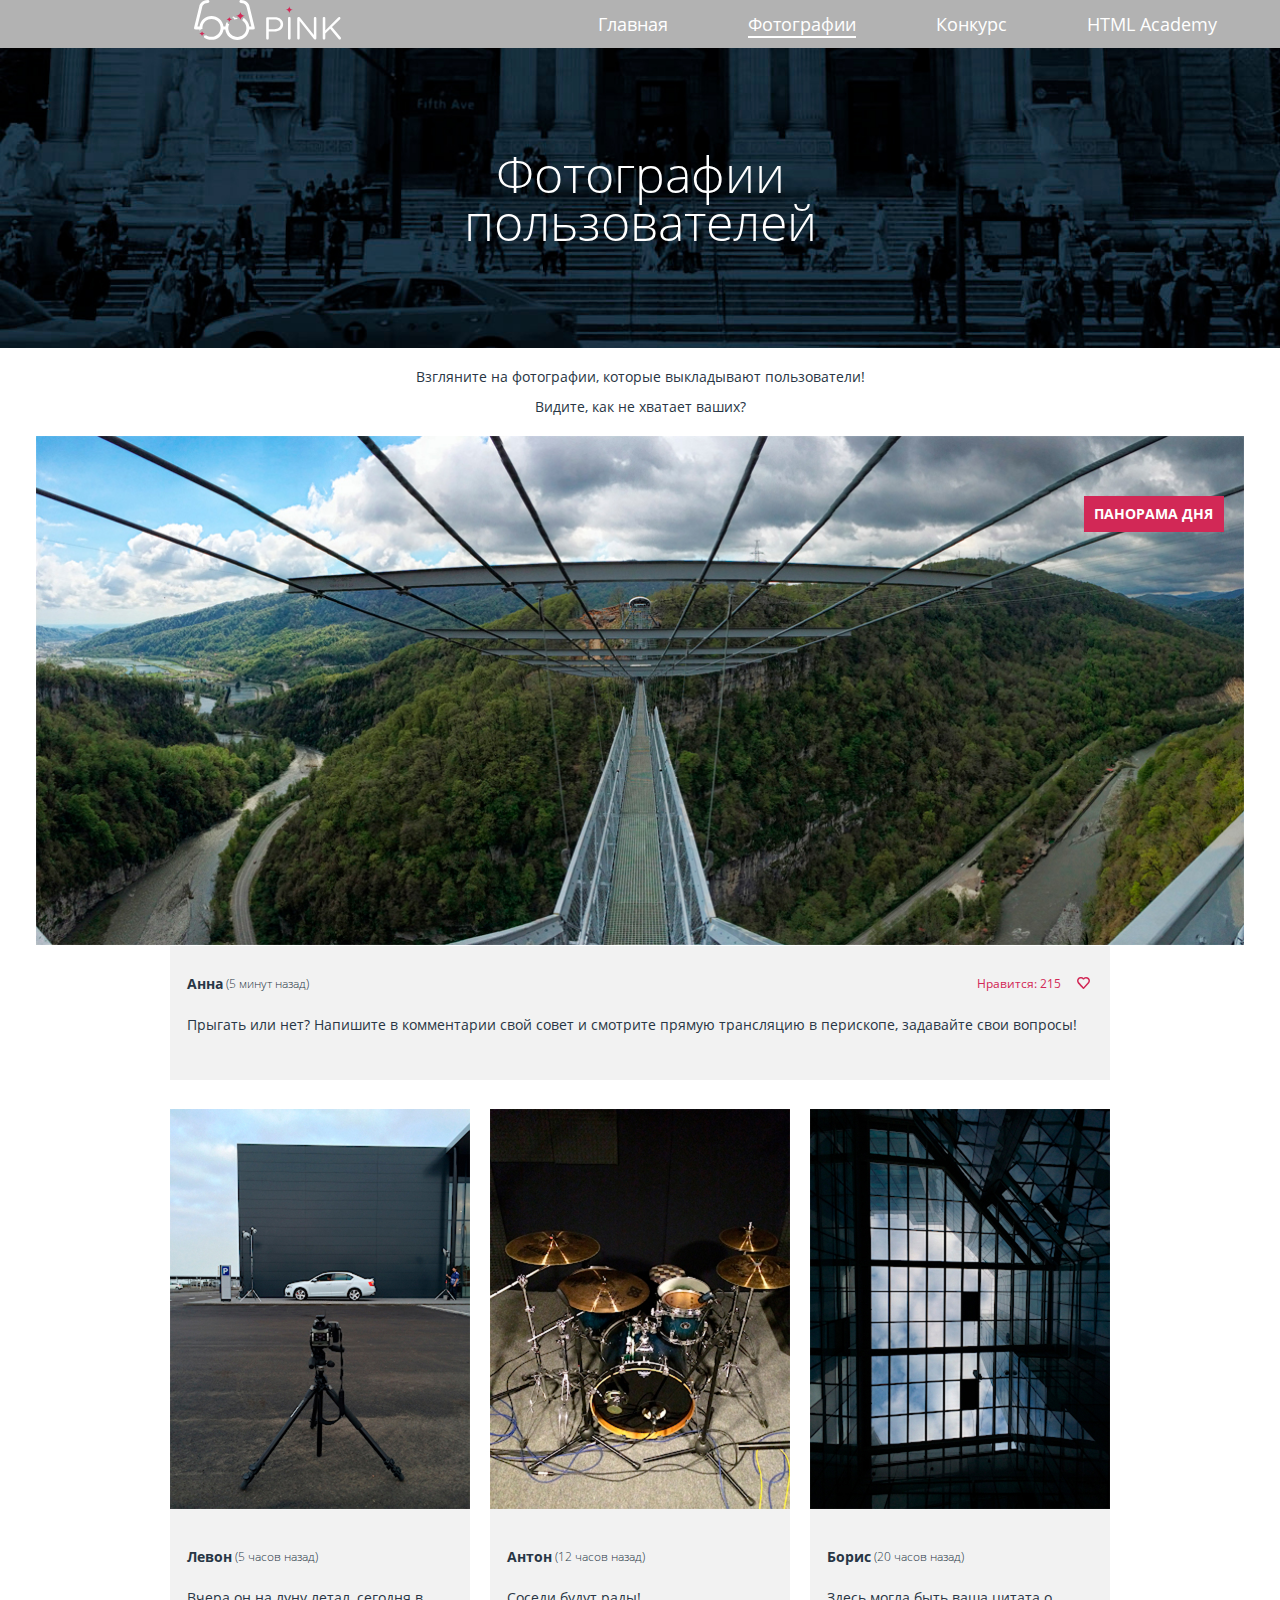
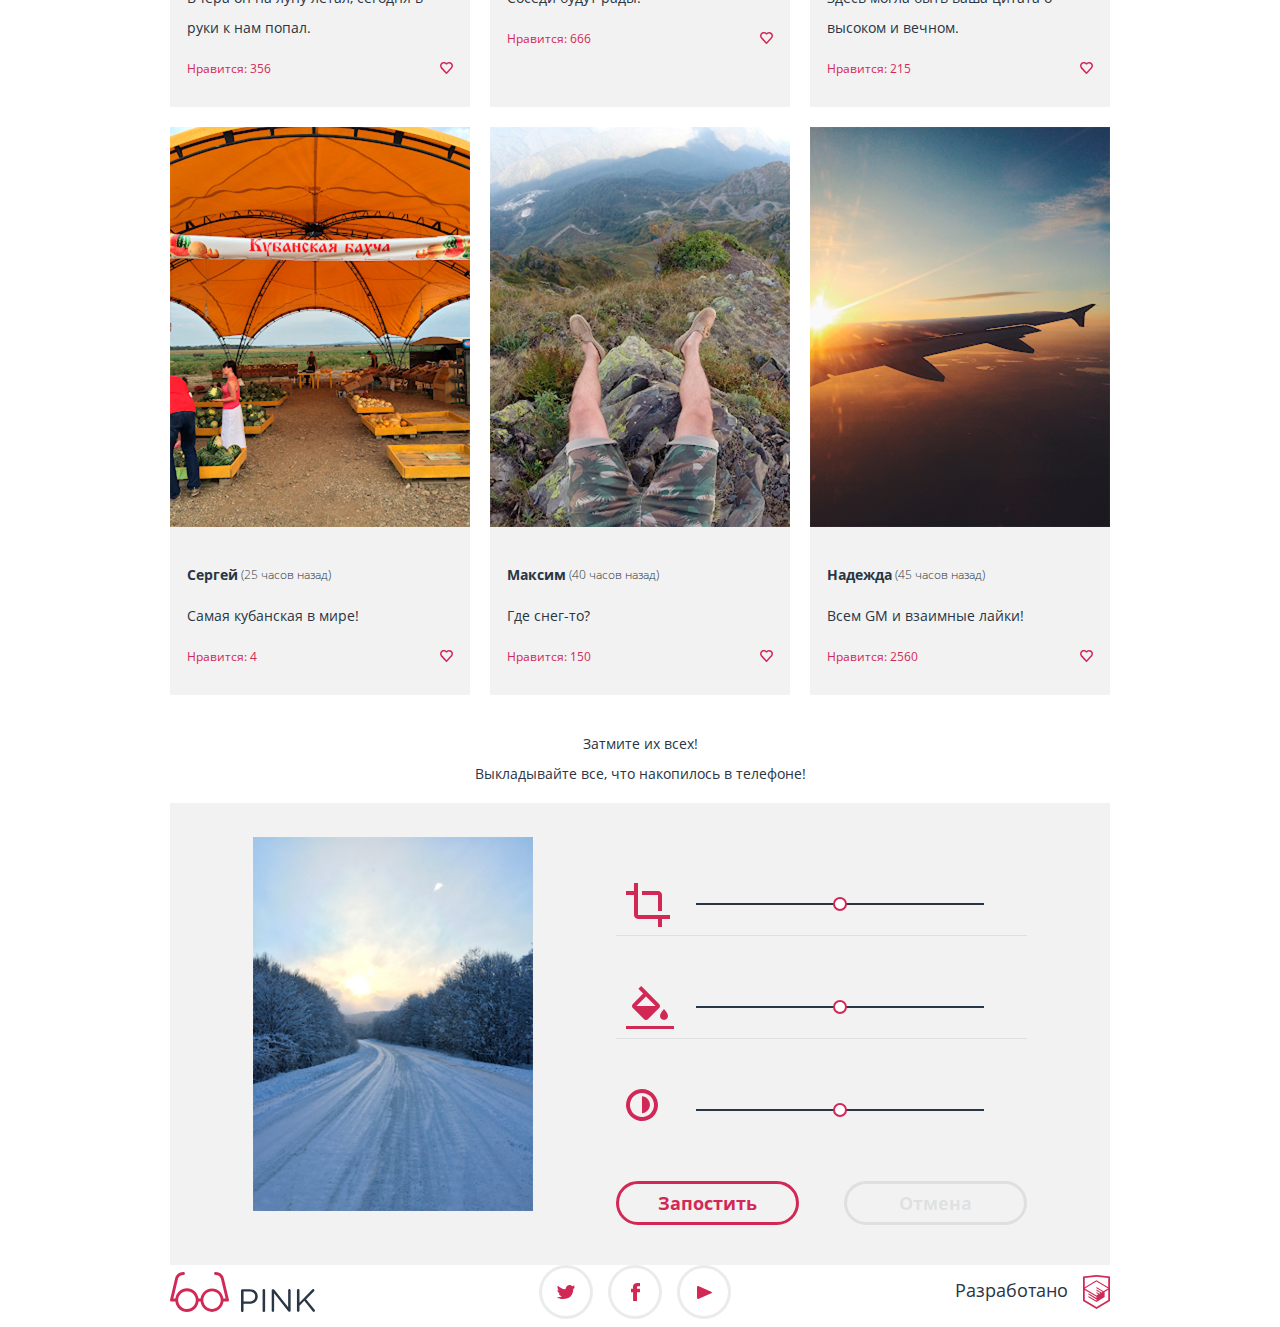
==== src/catalog.html @ b6e42eeb "Разметка страниц, именование классов по методологии БЭМ, стилизация стриниц с использованием препроц" ====
<!DOCTYPE html>
<html lang="ru">
  <head>
    <meta charset="UTF-8">
    <meta http-equiv="X-UA-Compatible" content="IE=edge">
    <meta name="viewport" content="width=device-width, initial-scale=1.0">
    <title>Pink</title>
    <link rel="stylesheet" href="css/normalize.css">
    <link rel="stylesheet" href="css/style.css">
    <link rel="ico" href="favicon.ico">
    <link rel="icon" href="img/favicons/icon.svg" type="image/svg+xml">
    <link rel="apple-touch-icon" href="img/favicons/apple.png">
    <link rel="manifest" href="manifest.webmanifest">
  </head>
  <body>
    <header class="header">
      <div class="header__wrapper header__flex-desktop">
        <div class="container header__flex-desktop-only">
          <a class="header__logo" href="index.html" aria-label="Ссылка на главную страницу">
            <svg class="logo logo-mobile" width="74" height="23" viewBox="0 0 74 23" fill="#fff" xmlns="http://www.w3.org/2000/svg" role="img" aria-label="Логотип Pink">
              <path d="M0.00496827 1.54857C0.00487772 1.21254 0.135804 0.889818 0.369742 0.649431C0.60368 0.409043 0.922049 0.27008 1.25676 0.262266H8.39001C13.4469 0.262266 16.7751 2.9645 16.7751 7.39179V7.45162C16.7751 12.2977 12.7415 14.8105 7.97274 14.8105H2.53836V21.611C2.55394 21.7874 2.53277 21.9651 2.47619 22.1329C2.41961 22.3006 2.32887 22.4547 2.20973 22.5854C2.09058 22.716 1.94565 22.8204 1.78416 22.8918C1.62266 22.9631 1.44812 23 1.27166 23C1.0952 23 0.920671 22.9631 0.759173 22.8918C0.597674 22.8204 0.452744 22.716 0.333602 22.5854C0.21446 22.4547 0.123708 22.3006 0.0671295 22.1329C0.0105515 21.9651 -0.0106138 21.7874 0.00496827 21.611V1.54857ZM8.07209 12.5171C11.7778 12.5171 14.2119 10.5228 14.2119 7.53139V7.47156C14.2119 4.26078 11.8175 2.59556 8.25092 2.59556H2.58804V12.4772L8.07209 12.5171Z"/>
              <path d="M21.5935 1.38904C21.5779 1.21262 21.5991 1.03487 21.6556 0.867114C21.7122 0.699353 21.803 0.545245 21.9221 0.414596C22.0412 0.283947 22.1862 0.179616 22.3477 0.108238C22.5092 0.0368607 22.6837 0 22.8602 0C23.0366 0 23.2112 0.0368607 23.3727 0.108238C23.5342 0.179616 23.6791 0.283947 23.7982 0.414596C23.9174 0.545245 24.0081 0.699353 24.0647 0.867114C24.1213 1.03487 24.1425 1.21262 24.1269 1.38904V21.611C24.1425 21.7874 24.1213 21.9651 24.0647 22.1329C24.0081 22.3006 23.9174 22.4548 23.7982 22.5854C23.6791 22.7161 23.5342 22.8204 23.3727 22.8918C23.2112 22.9631 23.0366 23 22.8602 23C22.6837 23 22.5092 22.9631 22.3477 22.8918C22.1862 22.8204 22.0412 22.7161 21.9221 22.5854C21.803 22.4548 21.7122 22.3006 21.6556 22.1329C21.5991 21.9651 21.5779 21.7874 21.5935 21.611V1.38904Z"/>
              <path d="M30.674 1.41895C30.6816 1.08908 30.8163 0.775007 31.0497 0.542621C31.2831 0.310235 31.597 0.177597 31.9258 0.172531H32.2735C32.5316 0.177833 32.7843 0.248188 33.0082 0.377127C33.2322 0.506065 33.4202 0.689448 33.5551 0.910412L47.1559 18.3104V1.35912C47.1559 1.0312 47.2857 0.7167 47.5168 0.484821C47.7478 0.252942 48.0611 0.122673 48.3879 0.122673C48.7146 0.122673 49.0279 0.252942 49.259 0.484821C49.49 0.7167 49.6198 1.0312 49.6198 1.35912V21.6508C49.6252 21.8051 49.5993 21.9589 49.5435 22.1028C49.4878 22.2467 49.4034 22.3777 49.2956 22.4878C49.1877 22.5979 49.0587 22.6848 48.9163 22.7432C48.7739 22.8016 48.6211 22.8303 48.4673 22.8275H48.3382C48.0744 22.8092 47.8184 22.7294 47.5908 22.5944C47.3631 22.4593 47.17 22.2728 47.0268 22.0497L33.1179 4.24085V21.6508C33.1158 21.9722 32.991 22.2805 32.7692 22.5124C32.5474 22.7442 32.2456 22.882 31.9258 22.8973C31.6008 22.892 31.291 22.7581 31.064 22.5246C30.8369 22.2911 30.711 21.9771 30.7137 21.6508V1.41895H30.674Z"/>
              <path d="M55.9384 1.38904C55.9228 1.21262 55.944 1.03487 56.0005 0.867114C56.0571 0.699353 56.1479 0.545245 56.267 0.414596C56.3862 0.283947 56.5311 0.179616 56.6926 0.108238C56.8541 0.0368607 57.0286 0 57.2051 0C57.3815 0 57.5561 0.0368607 57.7176 0.108238C57.8791 0.179616 58.024 0.283947 58.1431 0.414596C58.2623 0.545245 58.353 0.699353 58.4096 0.867114C58.4662 1.03487 58.4874 1.21262 58.4718 1.38904V13.6837L71.2282 0.551443C71.4899 0.279712 71.8455 0.119105 72.2216 0.10273C72.5468 0.115453 72.8548 0.252812 73.0821 0.486531C73.3094 0.72025 73.4388 1.03254 73.4436 1.35912C73.4366 1.52896 73.3961 1.69572 73.3245 1.84975C73.2529 2.00379 73.1516 2.14205 73.0264 2.25655L65.0785 10.1539L73.6523 20.6836C73.8764 20.9441 73.9998 21.2768 74 21.6209C73.9961 21.7933 73.9583 21.9633 73.8887 22.121C73.8191 22.2786 73.719 22.4209 73.5943 22.5395C73.4696 22.6582 73.3228 22.7509 73.1622 22.8123C73.0016 22.8737 72.8305 22.9026 72.6588 22.8973C72.4588 22.8891 72.2639 22.8322 72.0908 22.7314C71.9177 22.6306 71.7716 22.4891 71.6653 22.3189L63.3001 11.859L58.4718 16.7051V21.591C58.4718 21.7573 58.4391 21.922 58.3757 22.0756C58.3123 22.2293 58.2194 22.3689 58.1022 22.4865C57.9851 22.6041 57.846 22.6973 57.6929 22.761C57.5398 22.8246 57.3757 22.8574 57.21 22.8574C57.0443 22.8574 56.8803 22.8246 56.7272 22.761C56.5741 22.6973 56.435 22.6041 56.3179 22.4865C56.2007 22.3689 56.1078 22.2293 56.0443 22.0756C55.9809 21.922 55.9483 21.7573 55.9483 21.591V1.38904H55.9384Z"/>
            </svg>
            <svg class="logo logo-tablet" width="145" height="40" viewBox="0 0 145 40" fill="#fff" xmlns="http://www.w3.org/2000/svg" role="img" aria-label="Логотип Pink">
              <path fill-rule="evenodd" clip-rule="evenodd" d="M53.8917 6.58616L58.9302 27.7312C59.0013 27.9491 59.0184 28.1815 58.98 28.4078C58.9417 28.6341 58.849 28.8472 58.7102 29.0284C58.5715 29.2096 58.3909 29.3532 58.1845 29.4465C57.978 29.5398 57.7522 29.58 57.5268 29.5635H53.5201C52.8298 35.3747 47.9494 39.8784 42.0315 39.8784C36.1136 39.8784 31.2332 35.3747 30.543 29.5635H28.5778C27.8869 35.442 22.9527 40 16.9685 40C10.9742 40 6.0335 35.4266 5.35571 29.5337H1.45014C1.22961 29.5445 1.00974 29.5014 0.808914 29.4082C0.608085 29.315 0.432119 29.1743 0.295711 28.9979C0.159304 28.8214 0.0664152 28.6144 0.0248022 28.3941C-0.0168108 28.1737 -0.00593994 27.9464 0.0565069 27.7312L5.10477 6.58616C5.45562 4.25872 7.63865 0 13.4861 0C13.8738 0 14.2456 0.156518 14.5197 0.435122C14.7939 0.713727 14.9479 1.0916 14.9479 1.4856C14.9479 1.87961 14.7939 2.25748 14.5197 2.53608C14.2456 2.81468 13.8738 2.9712 13.4861 2.9712C8.7789 2.9712 8.04797 6.6654 7.9895 7.07146L3.3408 26.6022H5.37467C6.12089 20.7847 11.0272 16.2918 16.9685 16.2918C22.9066 16.2918 27.8107 20.7798 28.5611 26.5926L30.5587 26.6017C31.3043 20.8518 36.1567 16.4134 42.0315 16.4134C47.9178 16.4134 52.7776 20.8691 53.5086 26.6353V26.5824H55.6459L51.007 7.07146C50.9387 6.6654 50.237 2.9712 45.5104 2.9712C45.1227 2.9712 44.7509 2.81468 44.4767 2.53608C44.2026 2.25748 44.0485 1.87961 44.0485 1.4856C44.0485 1.0916 44.2026 0.713727 44.4767 0.435122C44.7509 0.156518 45.1227 0 45.5104 0C51.3578 0 53.5408 4.25872 53.8917 6.58616ZM25.6722 29.5635C25.7448 29.1018 25.7825 28.6283 25.7825 28.1459C25.7825 27.6164 25.7371 27.0977 25.65 26.5935C24.9252 22.3982 21.3141 19.2097 16.9685 19.2097C12.6203 19.2097 9.00753 22.402 8.28571 26.601C8.19945 27.1028 8.15447 27.619 8.15447 28.1459C8.15447 28.6205 8.19096 29.0864 8.26125 29.541C8.92191 33.8136 12.5687 37.0821 16.9685 37.0821C21.3605 37.0821 25.0023 33.8251 25.6722 29.5635ZM50.6138 29.5635C50.6874 29.102 50.7256 28.6285 50.7256 28.1459C50.7256 23.2777 46.8331 19.3313 42.0315 19.3313C37.2299 19.3313 33.3374 23.2777 33.3374 28.1459C33.3374 28.6285 33.3756 29.102 33.4492 29.5635C34.118 33.7577 37.7058 36.9605 42.0315 36.9605C46.3572 36.9605 49.945 33.7577 50.6138 29.5635Z"/>
              <path d="M71.005 18.5486C71.0049 18.2125 71.1358 17.8898 71.3697 17.6494C71.6037 17.409 71.9221 17.2701 72.2568 17.2623H79.39C84.4469 17.2623 87.7751 19.9645 87.7751 24.3918V24.4516C87.7751 29.2977 83.7415 31.8105 78.9727 31.8105H73.5384V38.611C73.5539 38.7874 73.5328 38.9651 73.4762 39.1329C73.4196 39.3006 73.3289 39.4547 73.2097 39.5854C73.0906 39.716 72.9457 39.8204 72.7842 39.8918C72.6227 39.9631 72.4481 40 72.2717 40C72.0952 40 71.9207 39.9631 71.7592 39.8918C71.5977 39.8204 71.4527 39.716 71.3336 39.5854C71.2145 39.4547 71.1237 39.3006 71.0671 39.1329C71.0106 38.9651 70.9894 38.7874 71.005 38.611V18.5486ZM79.0721 29.5171C82.7778 29.5171 85.2119 27.5228 85.2119 24.5314V24.4716C85.2119 21.2608 82.8175 19.5956 79.2509 19.5956H73.588V29.4772L79.0721 29.5171Z"/>
              <path d="M92.5935 18.389C92.5779 18.2126 92.5991 18.0349 92.6556 17.8671C92.7122 17.6994 92.803 17.5452 92.9221 17.4146C93.0412 17.2839 93.1862 17.1796 93.3477 17.1082C93.5092 17.0369 93.6837 17 93.8602 17C94.0366 17 94.2112 17.0369 94.3727 17.1082C94.5342 17.1796 94.6791 17.2839 94.7982 17.4146C94.9174 17.5452 95.0081 17.6994 95.0647 17.8671C95.1213 18.0349 95.1424 18.2126 95.1269 18.389V38.611C95.1424 38.7874 95.1213 38.9651 95.0647 39.1329C95.0081 39.3006 94.9174 39.4548 94.7982 39.5854C94.6791 39.7161 94.5342 39.8204 94.3727 39.8918C94.2112 39.9631 94.0366 40 93.8602 40C93.6837 40 93.5092 39.9631 93.3477 39.8918C93.1862 39.8204 93.0412 39.7161 92.9221 39.5854C92.803 39.4548 92.7122 39.3006 92.6556 39.1329C92.5991 38.9651 92.5779 38.7874 92.5935 38.611V18.389Z"/>
              <path d="M101.674 18.419C101.682 18.0891 101.816 17.775 102.05 17.5426C102.283 17.3102 102.597 17.1776 102.926 17.1725H103.273C103.532 17.1778 103.784 17.2482 104.008 17.3771C104.232 17.5061 104.42 17.6894 104.555 17.9104L118.156 35.3104V18.3591C118.156 18.0312 118.286 17.7167 118.517 17.4848C118.748 17.2529 119.061 17.1227 119.388 17.1227C119.715 17.1227 120.028 17.2529 120.259 17.4848C120.49 17.7167 120.62 18.0312 120.62 18.3591V38.6508C120.625 38.8051 120.599 38.9589 120.544 39.1028C120.488 39.2467 120.403 39.3777 120.296 39.4878C120.188 39.5979 120.059 39.6848 119.916 39.7432C119.774 39.8016 119.621 39.8303 119.467 39.8275H119.338C119.074 39.8092 118.818 39.7294 118.591 39.5944C118.363 39.4594 118.17 39.2728 118.027 39.0497L104.118 21.2408V38.6508C104.116 38.9722 103.991 39.2805 103.769 39.5124C103.547 39.7442 103.246 39.882 102.926 39.8973C102.601 39.892 102.291 39.7581 102.064 39.5246C101.837 39.2911 101.711 38.9771 101.714 38.6508V18.419H101.674Z"/>
              <path d="M126.938 18.389C126.923 18.2126 126.944 18.0349 127.001 17.8671C127.057 17.6994 127.148 17.5452 127.267 17.4146C127.386 17.2839 127.531 17.1796 127.693 17.1082C127.854 17.0369 128.029 17 128.205 17C128.382 17 128.556 17.0369 128.718 17.1082C128.879 17.1796 129.024 17.2839 129.143 17.4146C129.262 17.5452 129.353 17.6994 129.41 17.8671C129.466 18.0349 129.487 18.2126 129.472 18.389V30.6837L142.228 17.5514C142.49 17.2797 142.845 17.1191 143.222 17.1027C143.547 17.1155 143.855 17.2528 144.082 17.4865C144.309 17.7202 144.439 18.0325 144.444 18.3591C144.437 18.529 144.396 18.6957 144.325 18.8498C144.253 19.0038 144.152 19.1421 144.026 19.2565L136.078 27.1539L144.652 37.6836C144.876 37.9441 145 38.2768 145 38.6209C144.996 38.7933 144.958 38.9633 144.889 39.121C144.819 39.2786 144.719 39.4209 144.594 39.5395C144.47 39.6582 144.323 39.7509 144.162 39.8123C144.002 39.8737 143.831 39.9026 143.659 39.8973C143.459 39.8891 143.264 39.8322 143.091 39.7314C142.918 39.6306 142.772 39.4891 142.665 39.3189L134.3 28.859L129.472 33.7051V38.591C129.472 38.7573 129.439 38.922 129.376 39.0756C129.312 39.2293 129.219 39.3689 129.102 39.4865C128.985 39.6041 128.846 39.6973 128.693 39.761C128.54 39.8246 128.376 39.8574 128.21 39.8574C128.044 39.8574 127.88 39.8246 127.727 39.761C127.574 39.6973 127.435 39.6041 127.318 39.4865C127.201 39.3689 127.108 39.2293 127.044 39.0756C126.981 38.922 126.948 38.7573 126.948 38.591V18.389H126.938Z"/>
            </svg>
            <svg class="logo logo-desktop" width="147" height="40" viewBox="0 0 147 40" fill="#fff" xmlns="http://www.w3.org/2000/svg" role="img" aria-label="Логотип Pink">
              <path d="M72.1933 18.4249C72.1932 18.0921 72.3255 17.7726 72.562 17.5345C72.7985 17.2965 73.1204 17.1589 73.4588 17.1511H80.6703C85.7826 17.1511 89.1473 19.827 89.1473 24.211V24.2703C89.1473 29.069 85.0695 31.5573 80.2484 31.5573H74.7544V38.2913C74.7702 38.466 74.7488 38.6421 74.6916 38.8082C74.6344 38.9743 74.5426 39.1269 74.4222 39.2563C74.3017 39.3856 74.1552 39.489 73.992 39.5596C73.8287 39.6303 73.6522 39.6668 73.4738 39.6668C73.2954 39.6668 73.119 39.6303 72.9557 39.5596C72.7925 39.489 72.6459 39.3856 72.5255 39.2563C72.405 39.1269 72.3133 38.9743 72.2561 38.8082C72.1989 38.6421 72.1775 38.466 72.1933 38.2913V18.4249ZM80.3489 29.2863C84.0952 29.2863 86.556 27.3115 86.556 24.3493V24.29C86.556 21.1106 84.1354 19.4616 80.5297 19.4616H74.8047V29.2468L80.3489 29.2863Z"/>
              <path d="M94.0186 18.2669C94.0028 18.0922 94.0242 17.9162 94.0814 17.7501C94.1386 17.5839 94.2304 17.4313 94.3508 17.302C94.4713 17.1726 94.6178 17.0693 94.781 16.9986C94.9443 16.9279 95.1208 16.8914 95.2992 16.8914C95.4776 16.8914 95.654 16.9279 95.8173 16.9986C95.9806 17.0693 96.1271 17.1726 96.2475 17.302C96.368 17.4313 96.4597 17.5839 96.5169 17.7501C96.5741 17.9162 96.5955 18.0922 96.5798 18.2669V38.2913C96.5955 38.466 96.5741 38.642 96.5169 38.8082C96.4597 38.9743 96.368 39.1269 96.2475 39.2563C96.1271 39.3856 95.9806 39.489 95.8173 39.5596C95.654 39.6303 95.4776 39.6668 95.2992 39.6668C95.1208 39.6668 94.9443 39.6303 94.781 39.5596C94.6178 39.489 94.4713 39.3856 94.3508 39.2563C94.2304 39.1269 94.1386 38.9743 94.0814 38.8082C94.0242 38.642 94.0028 38.466 94.0186 38.2913V18.2669Z"/>
              <path d="M103.199 18.2965C103.206 17.9699 103.343 17.6588 103.579 17.4287C103.815 17.1986 104.132 17.0673 104.464 17.0623H104.816C105.077 17.0675 105.332 17.1372 105.559 17.2649C105.785 17.3925 105.975 17.5741 106.111 17.7929L119.862 35.0231V18.2373C119.862 17.9125 119.993 17.6011 120.226 17.3715C120.46 17.1419 120.777 17.0129 121.107 17.0129C121.437 17.0129 121.754 17.1419 121.988 17.3715C122.221 17.6011 122.352 17.9125 122.352 18.2373V38.3308C122.358 38.4836 122.332 38.6359 122.275 38.7784C122.219 38.9209 122.134 39.0506 122.025 39.1596C121.916 39.2687 121.785 39.3547 121.641 39.4125C121.497 39.4704 121.343 39.4987 121.187 39.496H121.057C120.79 39.4779 120.531 39.3989 120.301 39.2652C120.071 39.1314 119.876 38.9468 119.731 38.7258L105.67 21.0908V38.3308C105.667 38.6491 105.541 38.9544 105.317 39.184C105.093 39.4135 104.788 39.5499 104.464 39.5651C104.136 39.5599 103.823 39.4272 103.593 39.1961C103.363 38.9649 103.236 38.6539 103.239 38.3308V18.2965H103.199Z"/>
              <path d="M128.74 18.2669C128.724 18.0922 128.746 17.9162 128.803 17.7501C128.86 17.5839 128.952 17.4313 129.072 17.302C129.193 17.1726 129.339 17.0693 129.503 16.9986C129.666 16.9279 129.842 16.8914 130.021 16.8914C130.199 16.8914 130.376 16.9279 130.539 16.9986C130.702 17.0693 130.849 17.1726 130.969 17.302C131.09 17.4313 131.181 17.5839 131.239 17.7501C131.296 17.9162 131.317 18.0922 131.301 18.2669V30.4415L144.198 17.4375C144.462 17.1684 144.822 17.0094 145.202 16.9931C145.531 17.0057 145.842 17.1418 146.072 17.3732C146.302 17.6046 146.433 17.9139 146.438 18.2373C146.43 18.4054 146.39 18.5706 146.317 18.7231C146.245 18.8756 146.142 19.0125 146.016 19.1259L137.981 26.9461L146.648 37.3731C146.875 37.631 147 37.9604 147 38.3012C146.996 38.472 146.958 38.6402 146.887 38.7964C146.817 38.9525 146.716 39.0934 146.59 39.2109C146.464 39.3284 146.315 39.4202 146.153 39.481C145.991 39.5418 145.818 39.5703 145.644 39.5651C145.442 39.557 145.245 39.5006 145.07 39.4008C144.895 39.3011 144.747 39.1609 144.64 38.9924L136.183 28.6346L131.301 33.4333V38.2716C131.301 38.4363 131.268 38.5993 131.204 38.7515C131.14 38.9036 131.046 39.0419 130.928 39.1583C130.809 39.2747 130.669 39.3671 130.514 39.4301C130.359 39.4932 130.193 39.5256 130.026 39.5256C129.858 39.5256 129.692 39.4932 129.538 39.4301C129.383 39.3671 129.242 39.2747 129.124 39.1583C129.005 39.0419 128.911 38.9036 128.847 38.7515C128.783 38.5993 128.75 38.4363 128.75 38.2716V18.2669H128.74Z"/>
              <path d="M98.9401 9.74563C97.9749 9.74563 97.0491 9.36936 96.3656 8.69932C95.6822 8.02927 95.2969 7.12014 95.2942 6.17125C95.2942 7.11923 94.9111 8.02839 94.2293 8.69872C93.5474 9.36905 92.6226 9.74563 91.6583 9.74563C92.6235 9.74825 93.5483 10.127 94.2299 10.7989C94.9115 11.4708 95.2942 12.381 95.2942 13.3299C95.2969 12.3801 95.6818 11.4699 96.365 10.7983C97.0482 10.1267 97.974 9.74824 98.9401 9.74563V9.74563Z" fill="#D22856"/>
              <path d="M43.287 19.0667C43.5381 19.0667 43.7792 19.0667 44.0202 19.0667C43.8019 18.6988 43.4897 18.3933 43.1145 18.1803C42.7393 17.9673 42.3141 17.8542 41.8809 17.8522C41.4627 17.8519 41.055 17.7233 40.7147 17.4843C40.3745 17.2454 40.1185 16.908 39.9826 16.5192C39.2588 16.7245 38.5561 16.9955 37.8834 17.3289H38.0743C38.607 17.3289 39.118 17.5369 39.4947 17.9073C39.8714 18.2776 40.083 18.7799 40.083 19.3037C40.088 19.399 40.088 19.4946 40.083 19.59C41.109 19.2225 42.1953 19.0451 43.287 19.0667V19.0667Z"/>
              <path d="M60.7332 27.6472L55.5406 6.56621C55.179 4.24582 52.9291 0 46.9028 0C46.5033 0 46.1201 0.156044 45.8375 0.433804C45.555 0.711564 45.3962 1.08829 45.3962 1.4811C45.3962 1.87391 45.555 2.25063 45.8375 2.52839C46.1201 2.80615 46.5033 2.9622 46.9028 2.9622C51.7741 2.9622 52.4973 6.6452 52.5676 7.05003L57.3485 26.5018H55.2493C55.0321 24.805 54.4439 23.1744 53.525 21.7222C52.6061 20.2701 51.3783 19.0307 49.926 18.0892C49.4712 18.2774 49.0829 18.5932 48.8096 18.9971C48.5363 19.401 48.3901 19.8751 48.3893 20.3602C48.3948 20.4457 48.3948 20.5314 48.3893 20.6169C49.6107 21.4404 50.6131 22.5401 51.3122 23.8236C52.0113 25.1072 52.3867 26.537 52.4069 27.9928C52.4008 28.4894 52.3538 28.9847 52.2663 29.4739C51.9374 31.5714 50.8559 33.484 49.2173 34.8657C47.5786 36.2474 45.4911 37.007 43.3322 37.007C41.1734 37.007 39.0859 36.2474 37.4472 34.8657C35.8086 33.484 34.727 31.5714 34.3982 29.4739C34.3107 28.9847 34.2637 28.4894 34.2576 27.9928C34.2733 26.6229 34.5993 25.2737 35.2118 24.0432C34.7037 24.0081 34.2282 23.7847 33.8814 23.4181C33.5346 23.0515 33.3424 22.569 33.3436 22.0684C33.3453 21.889 33.277 21.7159 33.1528 21.5846C32.181 23.0752 31.5662 24.7633 31.3549 26.5215H29.4868C29.1663 23.6174 27.7658 20.9319 25.5542 18.9809C23.3427 17.0298 20.4759 15.9507 17.5044 15.9507C14.5329 15.9507 11.6662 17.0298 9.45463 18.9809C7.24307 20.9319 5.84259 23.6174 5.5221 26.5215H3.44302L8.23394 7.05003C8.29421 6.6452 9.0475 2.9622 13.8987 2.9622C14.2983 2.9622 14.6815 2.80615 14.964 2.52839C15.2465 2.25063 15.4053 1.87391 15.4053 1.4811C15.4053 1.08829 15.2465 0.711564 14.964 0.433804C14.6815 0.156044 14.2983 0 13.8987 0C7.87236 0 5.62254 4.24582 5.26096 6.56621L0.0582358 27.6472C-0.00612168 27.8617 -0.0173251 28.0883 0.0255611 28.308C0.0684473 28.5277 0.164178 28.7341 0.304759 28.91C0.44534 29.0859 0.62669 29.2262 0.833664 29.3191C1.04064 29.4121 1.26723 29.455 1.49451 29.4442H5.51206C5.59378 30.055 5.72135 30.659 5.89372 31.2512C5.95717 31.1429 5.99172 31.0206 5.99416 30.8957C5.99416 30.372 6.2058 29.8697 6.58252 29.4993C6.95923 29.129 7.47017 28.9209 8.00293 28.9209C8.16603 28.9231 8.32812 28.9463 8.48504 28.99C8.44128 28.6461 8.41781 28.2999 8.41473 27.9533C8.41742 27.4569 8.46109 26.9616 8.5453 26.4722C8.86708 24.3679 9.94626 22.4469 11.5867 21.0586C13.2271 19.6702 15.3198 18.9066 17.4843 18.9066C19.6489 18.9066 21.7416 19.6702 23.382 21.0586C25.0224 22.4469 26.1016 24.3679 26.4234 26.4722C26.5076 26.9616 26.5513 27.4569 26.554 27.9533C26.5382 30.3054 25.5807 32.5567 23.8889 34.2199C22.1971 35.8831 19.907 36.8243 17.5145 36.8399C15.5563 36.8663 13.6424 36.2668 12.0607 35.1317C11.6982 35.4411 11.235 35.6128 10.755 35.6155C10.5569 35.6181 10.3679 35.6973 10.2288 35.8359C10.0897 35.9745 10.0117 36.1613 10.0117 36.356C10.009 36.6321 9.94739 36.9046 9.83092 37.1558C11.9797 38.9066 14.6835 39.8636 17.4743 39.8613C20.4223 39.8738 23.2728 38.8236 25.4864 36.9095C27.7 34.9953 29.1232 32.35 29.4868 29.4739H31.3147C31.6456 32.3691 33.0499 35.0431 35.2593 36.9848C37.4688 38.9266 40.3285 40 43.2921 40C46.2557 40 49.1154 38.9266 51.3248 36.9848C53.5343 35.0431 54.9385 32.3691 55.2694 29.4739H59.2869C59.5191 29.4904 59.7519 29.4503 59.9647 29.3573C60.1774 29.2642 60.3635 29.121 60.5065 28.9404C60.6495 28.7598 60.7451 28.5473 60.7846 28.3217C60.8241 28.0961 60.8065 27.8645 60.7332 27.6472V27.6472Z"/>
              <path d="M50.9203 15.9169C50.3273 15.9182 49.7398 15.8045 49.1915 15.5822C48.6432 15.36 48.1448 15.0337 47.725 14.6219C47.3052 14.21 46.9721 13.7209 46.7448 13.1823C46.5176 12.6438 46.4006 12.0665 46.4006 11.4835C46.3979 12.6602 45.9206 13.7878 45.0733 14.619C44.2259 15.4501 43.0778 15.9169 41.8809 15.9169C43.0788 15.9195 44.2268 16.3885 45.0739 17.2212C45.9209 18.0539 46.3979 19.1825 46.4006 20.3602C46.4006 19.1817 46.8768 18.0516 47.7244 17.2183C48.572 16.385 49.7216 15.9169 50.9203 15.9169V15.9169Z" fill="#D22856"/>
              <path d="M38.0743 19.3826C37.3417 19.3826 36.6392 19.0966 36.1212 18.5873C35.6032 18.0781 35.3122 17.3875 35.3122 16.6673C35.3122 17.3857 35.0226 18.0749 34.5068 18.5839C33.9909 19.0928 33.291 19.38 32.5602 19.3826C33.2901 19.3826 33.99 19.6677 34.5062 20.1751C35.0223 20.6824 35.3122 21.3706 35.3122 22.0881C35.3149 21.3697 35.607 20.6816 36.1247 20.1745C36.6424 19.6674 37.3435 19.3826 38.0743 19.3826V19.3826Z" fill="#D22856"/>
              <path d="M10.7851 33.6407C10.0561 33.6355 9.35868 33.3471 8.84503 32.8384C8.33138 32.3298 8.04314 31.6421 8.04316 30.9253C8.04316 31.6438 7.75354 32.333 7.23772 32.8419C6.7219 33.3508 6.02194 33.6381 5.29114 33.6407C6.02194 33.6433 6.7219 33.9305 7.23772 34.4395C7.75354 34.9484 8.04316 35.6376 8.04316 36.356C8.04314 35.6393 8.33138 34.9516 8.84503 34.4429C9.35868 33.9343 10.0561 33.6459 10.7851 33.6407V33.6407Z" fill="#D22856"/>
            </svg>
          </a>
          <button class="header_btn" aria-label="Открыть меню"></button>
          <!-- <button class="header_btn" aria-label="Закрыть меню"></button> -->
        </div>

        <nav class="menu">
          <ul class="menu__list list-reset centered">
            <li class="menu__item">
              <a class="menu__link" href="index.html">Главная</a>
            </li>
            <li class="menu__item">
              <a class="menu__link menu__link--active" href="#">Фотографии</a>
            </li>
            <li class="menu__item">
              <a class="menu__link" href="form.html">Конкурс</a>
            </li>
            <li class="menu__item">
              <a class="menu__link" href="https://htmlacademy.ru" target="_blank">HTML Academy</a>
            </li>
          </ul>
        </nav>
      </div>

      <div class="header__content-secondary">
        <div class="container">
          <h1 class="header__slogan header__slogan--desktop slogan centered">
            Фотографии <br> пользователей
          </h1>
        </div>
      </div>
    </header>

    <main class="main main-catalog">
      <section class="user-photos">
        <h2 class="visually-hidden">Фото-лента</h2>
        <p class="catalog-description centered">
          Взгляните на фотографии, которые выкладывают пользователи! Видите, как не хватает ваших?
        </p>
        <div class="user-photos__full-box">
          <img class="full-img" src="img/catalog-img/panorama-desktop.jpg" alt="Панорамное фото. Фото сняно на мосту на изоброжении видно всю красоту природы! Горы, густой зеленый лес, а внизу протикает небольшой но быстрый ручей." width="320" height="137">
          <div class="container">
            <div class="wrapper-full wrapper__content">
              <div class="wrapper__content-name">
                <p class="user-photos__name">Анна</p>
                <span class="user-photos__info user-photos__info--time">(5 минут назад)</span>
              </div>
              <p class="user-photos__description user-photos__description--tablet">
                Прыгать или нет? Напишите в комментарии свой совет и смотрите прямую трансляцию в перископе, задавайте свои вопросы!
              </p>
              <div class="wrapper__content-like wrapper__content-like--top">
                <button class="user-photos__btn-like btn-reset" type="button" aria-label="Оценить пользователя">
                  <img class="user-photos__btn-img" src="img/catalog-img/like-button.svg" alt="Сердечко" width="13" height="12">
                </button>
                <span class="user-photos__info user-photos__info--like">Нравится: 215</span>
              </div>
            </div>
          </div>
        </div>

        <div class="container">
          <div class="user-photos__wrapper">
            <div class="wrapper">
              <img class="user-photos__photo" src="img/catalog-img/photo-1-desktop.jpg" alt="На изоброжкнии белый автомобиль, видео-камера, ведутся съёмки." width="280" height="180">
              <div class="wrapper__content">
                <div class="wrapper__content-name">
                  <p class="user-photos__name">Левон</p>
                  <span class="user-photos__info user-photos__info--time">(5 часов назад)</span>
                </div>
                <p class="user-photos__description">
                  Вчера он на луну летал, сегодня в руки к нам попал.
                </p>
                <div class="wrapper__content-like">
                  <button class="user-photos__btn-like btn-reset" type="button" aria-label="Оценить пользователя">
                    <img class="user-photos__btn-img" src="img/catalog-img/like-button.svg" alt="Сердечко" width="13" height="12">
                  </button>
                  <span class="user-photos__info user-photos__info--like">Нравится: 356</span>
                </div>
              </div>
            </div>

            <div class="wrapper">
              <img class="user-photos__photo" src="img/catalog-img/photo-2-desktop.jpg" alt="На изоброжении музыкальный инструмент, барабаны." width="280" height="180">
              <div class="wrapper__content">
                <div class="wrapper__content-name">
                  <p class="user-photos__name">Антон</p>
                  <span class="user-photos__info user-photos__info--time">(12 часов назад)</span>
                </div>
                <p class="user-photos__description">
                  Соседи будут рады!
                </p>
                <div class="wrapper__content-like">
                  <button class="user-photos__btn-like btn-reset" type="button" aria-label="Оценить пользователя">
                    <img class="user-photos__btn-img" src="img/catalog-img/like-button.svg" alt="Сердечко" width="13" height="12">
                  </button>
                  <span class="user-photos__info user-photos__info--like">Нравится: 666</span>
                </div>
                </div>
              </div>

            <div class="wrapper">
              <img class="user-photos__photo" src="img/catalog-img/photo-3-desktop.jpg" alt="Вид на небо через стеклянный потолок" width="280" height="180">
              <div class="wrapper__content">
                <div class="wrapper__content-name">
                  <p class="user-photos__name">Борис</p>
                  <span class="user-photos__info user-photos__info--time">(20 часов назад)</span>
                </div>
                <p class="user-photos__description">
                  Здесь могла быть ваша цитата о высоком и вечном.
                </p>
                <div class="wrapper__content-like">
                  <button class="user-photos__btn-like btn-reset" type="button" aria-label="Оценить пользователя">
                    <img class="user-photos__btn-img" src="img/catalog-img/like-button.svg" alt="Сердечко" width="13" height="12">
                  </button>
                  <span class="user-photos__info user-photos__info--like">Нравится: 215</span>
                </div>
              </div>
            </div>

            <div class="wrapper">
              <img class="user-photos__photo" src="img/catalog-img/photo-4-desktop.jpg" alt="На изоброжении оранжевая полвтка с надписью Кубанская бухта. Находится палатка на природе, в этой лавке продают свежие фрукты, овощи и ягоды." width="280" height="180">
              <div class="wrapper__content">
                <div class="wrapper__content-name">
                  <p class="user-photos__name">Сергей</p>
                  <span class="user-photos__info user-photos__info--time">(25 часов назад)</span>
                </div>
                <p class="user-photos__description">
                  Самая кубанская в мире!
                </p>
                <div class="wrapper__content-like">
                  <button class="user-photos__btn-like btn-reset" type="button" aria-label="Оценить пользователя">
                    <img class="user-photos__btn-img" src="img/catalog-img/like-button.svg" alt="Сердечко" width="13" height="12">
                  </button>
                  <span class="user-photos__info user-photos__info--like">Нравится: 4</span>
                </div>
              </div>
            </div>

            <div class="wrapper">
              <img class="user-photos__photo" src="img/catalog-img/photo-5-desktop.jpg" alt="На изоброжении пользователь отдыхает в горах. На изоброжении видно всю красоту природа. В дали горы немного спрятаны за облаками и отчётливо виден зелёный лес." width="280" height="180">
              <div class="wrapper__content">
                <div class="wrapper__content-name">
                  <p class="user-photos__name">Максим</p>
                  <span class="user-photos__info user-photos__info--time">(40 часов назад)</span>
                </div>
                <p class="user-photos__description">
                  Где снег-то?
                </p>
                <div class="wrapper__content-like">
                  <button class="user-photos__btn-like btn-reset" type="button" aria-label="Оценить пользователя">
                    <img class="user-photos__btn-img" src="img/catalog-img/like-button.svg" alt="Сердечко" width="13" height="12">
                  </button>
                  <span class="user-photos__info user-photos__info--like">Нравится: 150</span>
                </div>
              </div>
            </div>

            <div class="wrapper">
              <img class="user-photos__photo" src="img/catalog-img/photo-6-desktop.jpg" alt="Пользователь смотрит в алюминатор в самолете. На изоброжении видео как солнце заходин за горизонт." width="280" height="180">
              <div class="wrapper__content">
                <div class="wrapper__content-name">
                  <p class="user-photos__name">Надежда</p>
                  <span class="user-photos__info user-photos__info--time">(45 часов назад)</span>
                </div>
                <p class="user-photos__description">
                  Всем GM и взаимные лайки!
                </p>
                <div class="wrapper__content-like">
                  <button class="user-photos__btn-like btn-reset" type="button" aria-label="Оценить пользователя">
                    <img class="user-photos__btn-img" src="img/catalog-img/like-button.svg" alt="Сердечко" width="13" height="12">
                  </button>
                  <span class="user-photos__info user-photos__info--like">Нравится: 2560</span>
                </div>
              </div>
            </div>
          </div>
        </div>
        <p class="catalog-description centered">
          Затмите их всех! <br> Выкладывайте все, что накопилось в телефоне!
        </p>
      </section>

      <section class="filter-photo">
        <h2 class="visually-hidden">Фото редактор</h2>
          <div class="container container-none">
            <div class="filter-photo__wrapper">
              <img class="filter-photo__img" src="img/catalog-img/photo-7-desktop.jpg" alt="Выбранное изоброжение" width="280" height="374">
              <form class="filter-photo__form" action="https://echo.htmlacademy.ru" method="post">
                <div class="filter-photo__box">
                  <button class="filter-photo__btn-img btn-reset" type="button" aria-label="Кнопка размера изображения">
                    <svg class="filter-photo__icon filter-photo__icon--active" width="44" height="44" viewBox="0 0 44 44"  fill="#283645" fill-opacity="0.3" xmlns="http://www.w3.org/2000/svg" role="img" aria-label="Иконка размера изоброжения">
                      <path d="M32 28H36V12C36 10.9391 35.5786 9.92172 34.8284 9.17157C34.0783 8.42143 33.0609 8 32 8H16V12H32V28ZM12 32V0H8V8H0V12H8V32C8 33.0609 8.42143 34.0783 9.17157 34.8284C9.92172 35.5786 10.9391 36 12 36H32V44H36V36H44V32H12Z"/>
                    </svg>
                  </button>
                  <button class="filter-photo__btn-img btn-reset" type="button" aria-label="Кнопка цвета изображения">
                    <svg class="filter-photo__icon" width="48" height="43" viewBox="0 0 48 43" fill="#283645" fill-opacity="0.3" xmlns="http://www.w3.org/2000/svg" role="img" aria-label="Иконка цвета изоброжения">
                      <path d="M33.12 17.88L15.24 0L12.41 2.83L17.17 7.59L6.88 17.88C6.3182 18.4425 6.00264 19.205 6.00264 20C6.00264 20.795 6.3182 21.5575 6.88 22.12L17.88 33.12C18.4425 33.6818 19.205 33.9974 20 33.9974C20.795 33.9974 21.5575 33.6818 22.12 33.12L33.12 22.12C33.6818 21.5575 33.9974 20.795 33.9974 20C33.9974 19.205 33.6818 18.4425 33.12 17.88ZM10.41 20L20 10.42L29.59 20H10.41ZM38 23C38 23 34 27.33 34 30C34 31.0609 34.4214 32.0783 35.1716 32.8284C35.9217 33.5786 36.9391 34 38 34C39.0609 34 40.0783 33.5786 40.8284 32.8284C41.5786 32.0783 42 31.0609 42 30C42 27.33 38 23 38 23Z"/>
                      <path d="M48 40H0V43H48V40Z"/>
                    </svg>
                  </button>
                  <button class="filter-photo__btn-img btn-reset" type="button" aria-label="Кнопка контрасности изображения">
                    <svg class="filter-photo__icon" width="32" height="32" viewBox="0 0 32 32" fill="#283645" fill-opacity="0.3" xmlns="http://www.w3.org/2000/svg" role="img" aria-label="Иконка контрасности">
                      <path d="M16 4C18.3734 4 20.6935 4.70379 22.6669 6.02236C24.6402 7.34094 26.1783 9.21509 27.0866 11.4078C27.9948 13.6005 28.2325 16.0133 27.7694 18.3411C27.3064 20.6689 26.1635 22.8071 24.4853 24.4853C22.8071 26.1635 20.6689 27.3064 18.3411 27.7694C16.0133 28.2324 13.6005 27.9948 11.4078 27.0866C9.21509 26.1783 7.34095 24.6402 6.02237 22.6668C4.70379 20.6935 4.00001 18.3734 4.00001 16C4.00001 12.8174 5.26429 9.76515 7.51473 7.51472C9.76516 5.26428 12.8174 4 16 4ZM16 0C12.8355 0 9.74207 0.938384 7.11088 2.69649C4.4797 4.45459 2.42894 6.95345 1.21793 9.87706C0.0069325 12.8007 -0.309921 16.0177 0.307443 19.1214C0.924806 22.2251 2.44866 25.0761 4.6863 27.3137C6.92394 29.5513 9.77487 31.0752 12.8786 31.6926C15.9823 32.3099 19.1993 31.9931 22.1229 30.7821C25.0466 29.5711 27.5454 27.5203 29.3035 24.8891C31.0616 22.2579 32 19.1645 32 16C32 11.7565 30.3143 7.68687 27.3137 4.68629C24.3131 1.68571 20.2435 0 16 0Z"/>
                      <path d="M16 24.29C18.1536 24.1422 20.1708 23.1824 21.644 21.6046C23.1172 20.0268 23.9366 17.9486 23.9366 15.79C23.9366 13.6314 23.1172 11.5532 21.644 9.97538C20.1708 8.39759 18.1536 7.43782 16 7.29"/>
                      </svg>
                  </button>
                </div>
                <div class="filter-photo__range filter-photo__range--crop">
                  <div class="filter-photo__line">
                    <button class="filter-photo__toggle btn-reset" aria-label="Регулировка размера изоброжения"></button>
                  </div>
                </div>
                <div class="filter-photo__range disabled-renge filter-photo__range--fill">
                  <div class="filter-photo__line">
                    <button class="filter-photo__toggle btn-reset" aria-label="Регулировка цвета изоброжения"></button>
                  </div>
                </div>
                <div class="filter-photo__range disabled-renge filter-photo__range--contrast">
                  <div class="filter-photo__line">
                    <button class="filter-photo__toggle btn-reset" aria-label="Регулировка конрасности изоброжения"></button>
                  </div>
                </div>
                <div class="filter-photo__wrapper-btn">
                  <button class="filter-photo__btn filter-photo__btn--submit btn-reset" type="submit">Запостить</button>
                  <button class="filter-photo__btn filter-photo__btn--reset btn-reset" type="reset">Отмена</button>
                </div>
              </form>
            </div>
          </div>
      </section>
    </main>

    <footer class="footer centered">
      <div class="container">
        <div class="footer__wrapper">
          <a class="footer__link" href="index.html" aria-label="На главную страницу">
            <svg class="footer__logo" width="145" height="40" viewBox="0 0 145 40" fill="#283645" xmlns="http://www.w3.org/2000/svg" role="img" aria-label="Логотип приложения Pink">
              <path d="M71.005 18.5486C71.0049 18.2125 71.1358 17.8898 71.3697 17.6494C71.6037 17.409 71.922 17.2701 72.2568 17.2623H79.39C84.4469 17.2623 87.7751 19.9645 87.7751 24.3918V24.4516C87.7751 29.2977 83.7415 31.8105 78.9727 31.8105H73.5384V38.611C73.5539 38.7874 73.5328 38.9651 73.4762 39.1329C73.4196 39.3006 73.3289 39.4547 73.2097 39.5854C73.0906 39.716 72.9457 39.8204 72.7842 39.8918C72.6227 39.9631 72.4481 40 72.2717 40C72.0952 40 71.9207 39.9631 71.7592 39.8918C71.5977 39.8204 71.4527 39.716 71.3336 39.5854C71.2145 39.4547 71.1237 39.3006 71.0671 39.1329C71.0106 38.9651 70.9894 38.7874 71.005 38.611V18.5486ZM79.0721 29.5171C82.7778 29.5171 85.2119 27.5228 85.2119 24.5314V24.4716C85.2119 21.2608 82.8175 19.5956 79.2509 19.5956H73.588V29.4772L79.0721 29.5171Z"/>
              <path d="M92.5935 18.389C92.5779 18.2126 92.5991 18.0349 92.6556 17.8671C92.7122 17.6994 92.803 17.5452 92.9221 17.4146C93.0412 17.2839 93.1862 17.1796 93.3477 17.1082C93.5092 17.0369 93.6837 17 93.8602 17C94.0366 17 94.2112 17.0369 94.3727 17.1082C94.5342 17.1796 94.6791 17.2839 94.7982 17.4146C94.9174 17.5452 95.0081 17.6994 95.0647 17.8671C95.1213 18.0349 95.1425 18.2126 95.1269 18.389V38.611C95.1425 38.7874 95.1213 38.9651 95.0647 39.1329C95.0081 39.3006 94.9174 39.4548 94.7982 39.5854C94.6791 39.7161 94.5342 39.8204 94.3727 39.8918C94.2112 39.9631 94.0366 40 93.8602 40C93.6837 40 93.5092 39.9631 93.3477 39.8918C93.1862 39.8204 93.0412 39.7161 92.9221 39.5854C92.803 39.4548 92.7122 39.3006 92.6556 39.1329C92.5991 38.9651 92.5779 38.7874 92.5935 38.611V18.389Z"/>
              <path d="M101.674 18.419C101.682 18.0891 101.816 17.775 102.05 17.5426C102.283 17.3102 102.597 17.1776 102.926 17.1725H103.273C103.532 17.1778 103.784 17.2482 104.008 17.3771C104.232 17.5061 104.42 17.6894 104.555 17.9104L118.156 35.3104V18.3591C118.156 18.0312 118.286 17.7167 118.517 17.4848C118.748 17.2529 119.061 17.1227 119.388 17.1227C119.715 17.1227 120.028 17.2529 120.259 17.4848C120.49 17.7167 120.62 18.0312 120.62 18.3591V38.6508C120.625 38.8051 120.599 38.9589 120.544 39.1028C120.488 39.2467 120.403 39.3777 120.296 39.4878C120.188 39.5979 120.059 39.6848 119.916 39.7432C119.774 39.8016 119.621 39.8303 119.467 39.8275H119.338C119.074 39.8092 118.818 39.7294 118.591 39.5944C118.363 39.4593 118.17 39.2728 118.027 39.0497L104.118 21.2408V38.6508C104.116 38.9722 103.991 39.2805 103.769 39.5124C103.547 39.7442 103.246 39.882 102.926 39.8973C102.601 39.892 102.291 39.7581 102.064 39.5246C101.837 39.2911 101.711 38.9771 101.714 38.6508V18.419H101.674Z"/>
              <path d="M126.938 18.389C126.923 18.2126 126.944 18.0349 127.001 17.8671C127.057 17.6994 127.148 17.5452 127.267 17.4146C127.386 17.2839 127.531 17.1796 127.693 17.1082C127.854 17.0369 128.029 17 128.205 17C128.382 17 128.556 17.0369 128.718 17.1082C128.879 17.1796 129.024 17.2839 129.143 17.4146C129.262 17.5452 129.353 17.6994 129.41 17.8671C129.466 18.0349 129.487 18.2126 129.472 18.389V30.6837L142.228 17.5514C142.49 17.2797 142.845 17.1191 143.222 17.1027C143.547 17.1155 143.855 17.2528 144.082 17.4865C144.309 17.7202 144.439 18.0325 144.444 18.3591C144.437 18.529 144.396 18.6957 144.325 18.8498C144.253 19.0038 144.152 19.1421 144.026 19.2565L136.078 27.1539L144.652 37.6836C144.876 37.9441 145 38.2768 145 38.6209C144.996 38.7933 144.958 38.9633 144.889 39.121C144.819 39.2786 144.719 39.4209 144.594 39.5395C144.47 39.6582 144.323 39.7509 144.162 39.8123C144.002 39.8737 143.831 39.9026 143.659 39.8973C143.459 39.8891 143.264 39.8322 143.091 39.7314C142.918 39.6306 142.772 39.4891 142.665 39.3189L134.3 28.859L129.472 33.7051V38.591C129.472 38.7573 129.439 38.922 129.376 39.0756C129.312 39.2293 129.219 39.3689 129.102 39.4865C128.985 39.6041 128.846 39.6973 128.693 39.761C128.54 39.8246 128.376 39.8574 128.21 39.8574C128.044 39.8574 127.88 39.8246 127.727 39.761C127.574 39.6973 127.435 39.6041 127.318 39.4865C127.201 39.3689 127.108 39.2293 127.044 39.0756C126.981 38.922 126.948 38.7573 126.948 38.591V18.389H126.938Z"/>
              <path fill-rule="evenodd" clip-rule="evenodd" d="M53.8917 6.58616L58.9302 27.7312C59.0013 27.9491 59.0184 28.1815 58.98 28.4078C58.9417 28.6341 58.849 28.8472 58.7102 29.0284C58.5715 29.2096 58.3909 29.3532 58.1845 29.4465C57.978 29.5398 57.7522 29.58 57.5268 29.5635H53.5201C52.8298 35.3747 47.9494 39.8784 42.0315 39.8784C36.1136 39.8784 31.2332 35.3747 30.543 29.5635H28.5778C27.8869 35.442 22.9527 40 16.9685 40C10.9742 40 6.0335 35.4266 5.35571 29.5337H1.45014C1.22961 29.5445 1.00974 29.5014 0.808914 29.4082C0.608085 29.315 0.432119 29.1743 0.295711 28.9979C0.159304 28.8214 0.0664152 28.6144 0.0248022 28.3941C-0.0168108 28.1737 -0.00593994 27.9464 0.0565069 27.7312L5.10477 6.58616C5.45562 4.25872 7.63865 0 13.4861 0C13.8738 0 14.2456 0.156518 14.5197 0.435122C14.7939 0.713727 14.9479 1.0916 14.9479 1.4856C14.9479 1.87961 14.7939 2.25748 14.5197 2.53608C14.2456 2.81468 13.8738 2.9712 13.4861 2.9712C8.7789 2.9712 8.04797 6.6654 7.9895 7.07146L3.3408 26.6022H5.37467C6.12089 20.7847 11.0272 16.2918 16.9685 16.2918C22.9066 16.2918 27.8107 20.7798 28.5611 26.5926L30.5587 26.6017C31.3043 20.8518 36.1567 16.4134 42.0315 16.4134C47.9178 16.4134 52.7776 20.8691 53.5086 26.6353V26.5824H55.6459L51.007 7.07146C50.9387 6.6654 50.237 2.9712 45.5104 2.9712C45.1227 2.9712 44.7509 2.81468 44.4767 2.53608C44.2026 2.25748 44.0485 1.87961 44.0485 1.4856C44.0485 1.0916 44.2026 0.713727 44.4767 0.435122C44.7509 0.156518 45.1227 0 45.5104 0C51.3578 0 53.5408 4.25872 53.8917 6.58616ZM25.6722 29.5635C25.7448 29.1018 25.7825 28.6283 25.7825 28.1459C25.7825 27.6164 25.7371 27.0977 25.65 26.5935C24.9252 22.3982 21.3141 19.2097 16.9685 19.2097C12.6203 19.2097 9.00753 22.402 8.28571 26.601C8.19945 27.1028 8.15447 27.619 8.15447 28.1459C8.15447 28.6205 8.19096 29.0864 8.26125 29.541C8.92191 33.8136 12.5687 37.0821 16.9685 37.0821C21.3605 37.0821 25.0023 33.8251 25.6722 29.5635ZM50.6138 29.5635C50.6874 29.102 50.7256 28.6285 50.7256 28.1459C50.7256 23.2777 46.8331 19.3313 42.0315 19.3313C37.2299 19.3313 33.3374 23.2777 33.3374 28.1459C33.3374 28.6285 33.3756 29.102 33.4492 29.5635C34.118 33.7577 37.7058 36.9605 42.0315 36.9605C46.3572 36.9605 49.945 33.7577 50.6138 29.5635Z" fill="#D22856"/>
            </svg>
          </a>
          <ul class="social list-reset">
            <li class="social__item">
              <a class="social__link social__link--twitter" href="#" aria-label="Twitter"></a>
            </li>
            <li class="social__item">
              <a class="social__link social__link--facebook" href="#" aria-label="Facebook"></a>
            </li>
            <li class="social__item">
              <a class="social__link social__link--youtube" href="#" aria-label="YouTube"></a>
            </li>
          </ul>
          <div class="copyright">
            <span class="copyright__text">Разработано</span>
            <a class="copyright__link" href="https://htmlacademy.ru/intensive/adaptive" aria-label="htmlacademy">
              <svg class="copyright__logo" width="27" height="34" viewBox="0 0 27 34" fill="#D22856" xmlns="http://www.w3.org/2000/svg" aria-hidden="true" focusable="false">
                <path d="M13.6426 0.0157537L13.5 0L0 1.40733V26.0129L13.5 34L27 26.0129V1.40733L13.6426 0.0157537ZM25.2344 25.0151L13.5 31.9573L1.76561 25.0151V14.9293L13.4507 21.8451L13.4701 23.0984L5.45351 18.3548L5.44295 19.5801L13.4894 24.3885L13.5088 25.675L5.46408 20.9174L5.45351 22.1427L13.5 26.9511L21.6239 22.1182V20.8929V16.909L25.2432 14.7595L25.2344 25.0151ZM25.2344 13.4519L22.0147 15.3319L20.5325 16.2071L13.4666 12.0201L13.456 13.2454L19.4957 16.818L19.4429 16.8495L19.3126 16.9247L18.4536 17.4166L13.4666 14.4689L13.456 15.6942L17.3921 18.0222L16.4591 18.6314L16.438 18.6436L13.4666 16.902L13.456 18.1273L15.4029 19.2615L13.4155 20.4483L1.7973 13.5762L13.4349 6.61831L25.2344 13.4519ZM25.2344 12.2266L13.4401 5.31075L1.76561 12.2196V2.9897L13.5 1.76442L25.2344 2.9897V12.2266Z"/>
              </svg>
            </a>
          </div>
        </div>
      </div>
    </footer>
  </body>
  <script src="js/script-menu.js"></script>
</html>
---- src/css/style.css ----
@charset "UTF-8";
@font-face {
  font-family: "OpenSans";
  src: url("../fonts/../fonts/opensanslight.woff2") format("woff2"), url("../fonts/../fonts/opensanslight.woff2") format("woff1");
  font-weight: 300;
  font-style: normal;
  font-display: swap; }
@font-face {
  font-family: "OpenSans";
  src: url("../fonts/../fonts/opensanslight.woff1") format("woff2"), url("../fonts/../fonts/opensanslight.woff1") format("woff1");
  font-weight: 300;
  font-style: normal;
  font-display: swap; }
@font-face {
  font-family: "OpenSans";
  src: url("../fonts/../fonts/opensans.woff2") format("woff2"), url("../fonts/../fonts/opensans.woff2") format("woff1");
  font-weight: 400;
  font-style: normal;
  font-display: swap; }
@font-face {
  font-family: "OpenSans";
  src: url("../fonts/../fonts/opensans.woff1") format("woff2"), url("../fonts/../fonts/opensans.woff1") format("woff1");
  font-weight: 400;
  font-style: normal;
  font-display: swap; }
@font-face {
  font-family: "OpenSans";
  src: url("../fonts/../fonts/opensansbold.woff2") format("woff2"), url("../fonts/../fonts/opensansbold.woff2") format("woff1");
  font-weight: 700;
  font-style: normal;
  font-display: swap; }
@font-face {
  font-family: "OpenSans";
  src: url("../fonts/../fonts/opensansbold.woff1") format("woff2"), url("../fonts/../fonts/opensansbold.woff1") format("woff1");
  font-weight: 700;
  font-style: normal;
  font-display: swap; }
html {
  -webkit-box-sizing: border-box;
          box-sizing: border-box; }

*::before,
*::after {
  -webkit-box-sizing: inherit;
          box-sizing: inherit; }

body {
  font-family: "OpenSans";
  font-weight: 400;
  font-size: 14px;
  line-height: 30px;
  color: #283645;
  background-color: #fff; }
  @media (min-width: 1200px) {
    body {
      font-size: 18px; } }

img {
  width: 100%;
  height: auto;
  -o-object-fit: cover;
     object-fit: cover; }

a {
  text-decoration: none; }

.container {
  max-width: 280px;
  margin: auto;
  padding: 0 20px; }
  @media (min-width: 660px) {
    .container {
      max-width: 620px; } }
  @media (min-width: 1200px) {
    .container {
      max-width: 940px;
      padding: 0 130px; } }

.btn-reset {
  border: none;
  padding: 0;
  background: transparent;
  cursor: pointer; }

.list-reset {
  list-style: none;
  margin: 0;
  padding: 0; }

.centered {
  width: 100%;
  text-align: center; }

.visually-hidden {
  position: absolute;
  width: 1px;
  height: 1px;
  margin: -1px;
  padding: 0;
  overflow: hidden;
  border: 0;
  clip: rect(0 0 0 0); }

.slogan {
  margin: 0;
  font-size: 24px;
  font-weight: 300; }
  @media (min-width: 660px) {
    .slogan {
      font-size: 40px; } }
  @media (min-width: 1200px) {
    .slogan {
      font-size: 50px;
      line-height: 68px; } }

.link-fill {
  color: #d22856; }

.header__wrapper {
  background-color: rgba(0, 0, 0, 0.3); }
  @media (max-width: 1199px) {
    .header__wrapper--active {
      background-color: #283645; } }
@media (min-width: 1200px) {
  .header__flex-desktop {
    display: -webkit-box;
    display: -ms-flexbox;
    display: flex;
    -webkit-box-align: center;
        -ms-flex-align: center;
            align-items: center;
    -webkit-box-pack: justify;
        -ms-flex-pack: justify;
            justify-content: space-between; } }
@media (max-width: 1199px) {
  .header__flex-desktop-only {
    display: -webkit-box;
    display: -ms-flexbox;
    display: flex;
    -webkit-box-align: center;
        -ms-flex-align: center;
            align-items: center;
    -webkit-box-pack: justify;
        -ms-flex-pack: justify;
            justify-content: space-between; } }

.logo:hover {
  fill: #d22856; }
.logo:active {
  fill: rgba(255, 255, 255, 0.3); }
@media (min-width: 660px) {
  .logo-mobile {
    display: none; } }
@media (max-width: 659px) {
  .logo-tablet {
    display: none; } }
@media (min-width: 1200px) {
  .logo-tablet {
    display: none; } }
@media (max-width: 1199px) {
  .logo-desktop {
    display: none; } }

@media (min-width: 1200px) {
  .header_btn {
    display: none; } }

.header__content-main {
  background-position: center;
  background-size: cover;
  background-repeat: no-repeat;
  background-image: url(../img/header-img/header-bg-mobile.jpg);
  background-color: #283645;
  min-height: 465px; }
  @media (min-width: 660px) {
    .header__content-main {
      background-image: url(../img/header-img/header-bg-tablet.jpg);
      min-height: 700px; } }
  @media (min-width: 1200px) {
    .header__content-main {
      background-image: url(../img/header-img/header-bg-desktop.jpg);
      min-height: 800px; } }

.header__content-secondary {
  display: -webkit-box;
  display: -ms-flexbox;
  display: flex;
  -webkit-box-align: center;
      -ms-flex-align: center;
          align-items: center;
  -webkit-box-pack: center;
      -ms-flex-pack: center;
          justify-content: center;
  background-position: center;
  background-size: cover;
  background-repeat: no-repeat;
  background-image: url(../img/header-img/secondary-bg-mobile.jpg);
  background-color: #283645;
  min-height: 150px; }
  @media (min-width: 660px) {
    .header__content-secondary {
      background-image: url(../img/header-img/secondary-bg-tablet.jpg);
      min-height: 300px; } }
  @media (min-width: 1200px) {
    .header__content-secondary {
      background-image: url(../img/header-img/secondary-bg-desktop.jpg);
      min-height: 300px; } }

.header__slogan {
  color: #fff; }
  @media (min-width: 660px) {
    .header__slogan {
      width: 230px;
      line-height: 48px; } }
  @media (min-width: 660px) {
    .header__slogan--desktop {
      width: 400px; } }
  @media (min-width: 1200px) {
    .header__slogan--desktop {
      width: 750px; } }

.advantage__wrapper {
  background-color: #f2f2f2; }

.advantage__list {
  padding-bottom: 350px;
  background-repeat: no-repeat;
  background-position: bottom;
  background-image: url(../img/advantage-img/phone-smail.png); }
  @media (min-width: 660px) {
    .advantage__list {
      padding: 0;
      background-size: 268px 547px;
      background-position: left;
      min-height: 550px;
      display: -webkit-box;
      display: -ms-flexbox;
      display: flex;
      -webkit-box-orient: vertical;
      -webkit-box-direction: normal;
          -ms-flex-direction: column;
              flex-direction: column;
      -webkit-box-align: end;
          -ms-flex-align: end;
              align-items: flex-end;
      -ms-flex-wrap: wrap;
          flex-wrap: wrap; } }
  @media (min-width: 1200px) {
    .advantage__list {
      background-image: none;
      -webkit-box-orient: horizontal;
      -webkit-box-direction: normal;
          -ms-flex-direction: row;
              flex-direction: row;
      -webkit-box-pack: justify;
          -ms-flex-pack: justify;
              justify-content: space-between;
      width: auto; } }

.advantage__item {
  background-position: center;
  background-size: cover;
  background-repeat: no-repeat;
  background-size: 265px 300px;
  background-position: top; }
  @media (min-width: 660px) {
    .advantage__item {
      width: 310px; } }
  @media (min-width: 1200px) {
    .advantage__item {
      width: 240px; } }

@media (min-width: 1200px) {
  .advantage__item--img-phone-gray {
    background-image: url(../img/advantage-img/phone-desktop-gray.png); } }

@media (min-width: 1200px) {
  .advantage__item--img-phone-pink {
    background-image: url(../img/advantage-img/phone-desktop-pink.png); } }

@media (min-width: 1200px) {
  .advantage__item--img-phone-smile {
    background-image: url(../img/advantage-img/phone-desktop-smail.png); } }

@media (max-width: 659px) {
  .advantage__wrapper-research {
    display: none; } }
@media (min-width: 1200px) {
  .advantage__wrapper-research {
    background-color: #f2f2f2; } }

@media (min-width: 660px) {
  .advantage__wrapper-content {
    min-height: 300px;
    background-repeat: no-repeat;
    background-position: left;
    background-size: 238px 276px;
    background-image: url(../img/advantage-img/timer.svg); } }

@media (min-width: 660px) {
  .advantage__content {
    width: 310px;
    float: right; } }
@media (min-width: 1200px) {
  .advantage__content {
    width: 534px; } }

.advantage__lead {
  font-size: 18px;
  line-height: 24px;
  font-weight: 700;
  text-align: center; }
  @media (min-width: 1200px) {
    .advantage__lead {
      padding-top: 350px;
      font-size: 30px; } }

.advantage__lead,
.advantage__description {
  line-height: 24px;
  text-align: center; }
  @media (min-width: 660px) {
    .advantage__lead,
    .advantage__description {
      text-align: start; } }
  @media (min-width: 1200px) {
    .advantage__lead,
    .advantage__description {
      text-align: center; } }

@media (min-width: 660px) {
  .advantage__lead--big {
    max-width: 168px;
    font-size: 30px;
    line-height: 36px; } }
@media (min-width: 1200px) {
  .advantage__lead--big {
    padding: 0;
    max-width: 300px;
    line-height: 30px; } }

@media (min-width: 1200px) {
  .advantage__description--align {
    text-align: start; } }

.advantage__link {
  line-height: 24px;
  text-decoration: underline; }

.reviews {
  margin-bottom: 15px; }

@media (min-width: 1200px) {
  .reviews__slider {
    background-repeat: no-repeat;
    background-position: top;
    background-size: 80px 63px;
    background-image: url(../img/reviews-img/quotes.svg); } }

@media (max-width: 1199px) {
  .reviews__btn {
    display: none; } }

.btn-prev {
  float: left; }

.btn-next {
  float: right; }

.btn-prev,
.btn-next {
  -webkit-transform: translateY(100px);
          transform: translateY(100px); }

@media (min-width: 660px) {
  .reviews__item--flex {
    display: -webkit-box;
    display: -ms-flexbox;
    display: flex;
    -webkit-box-orient: vertical;
    -webkit-box-direction: normal;
        -ms-flex-direction: column;
            flex-direction: column;
    -webkit-box-align: center;
        -ms-flex-align: center;
            align-items: center; } }

@media (min-width: 660px) {
  .reviews__wrapper--flex {
    -webkit-box-ordinal-group: 2;
        -ms-flex-order: 1;
            order: 1; } }

.reviews__name {
  font-size: 18px;
  font-weight: 700; }
  @media (min-width: 660px) {
    .reviews__name {
      font-size: 20px; } }
  @media (min-width: 1200px) {
    .reviews__name {
      font-size: 24px; } }

@media (max-width: 659px) {
  .reviews__info {
    display: none; } }

@media (min-width: 660px) {
  .reviews__description {
    font-size: 18px; } }
@media (min-width: 1200px) {
  .reviews__description {
    max-width: 688px; } }

.toggle-slader__btn {
  background-color: rgba(40, 54, 69, 0.3);
  width: 6px;
  height: 6px;
  padding: 3px;
  border-radius: 50%;
  margin-right: 15px; }
  .toggle-slader__btn:last-child {
    margin-right: 0; }
  .toggle-slader__btn:hover {
    background-color: rgba(40, 54, 69, 0.6); }
  .toggle-slader__btn:active {
    background-color: rgba(40, 54, 69, 0.1); }
  .toggle-slader__btn--active {
    background: transparent;
    border: 3px solid #283645; }

@media (min-width: 1200px) {
  .toggle-slader__btn--reviewse {
    display: none; } }

.price {
  background-color: #f2f2f2; }

.price__table {
  border-collapse: collapse;
  margin-bottom: 45px; }

.price__status {
  width: 276px;
  position: relative;
  font-size: 16px;
  height: 95px;
  color: #fff;
  background-color: #283645;
  border-right: 2px solid #f2f2f2; }
  .price__status:nth-child(2) {
    border-top-left-radius: 5px; }
  .price__status:last-child {
    border-top-right-radius: 5px; }
  .price__status--popular::before {
    content: "";
    width: 74px;
    height: 74px;
    position: absolute;
    top: 0;
    left: 0;
    background-image: url(../img/table-img/hit.svg);
    background-repeat: no-repeat; }

.price__cost {
  font-size: 18px;
  font-weight: 300; }

.price__cell {
  padding-left: 20px;
  border: 2px solid #e5e5e5;
  background-color: #fff;
  width: 276px;
  height: 60px; }

.price__cell--on {
  background-image: url(../img/table-img/yes.svg);
  background-repeat: no-repeat;
  background-position: center; }

.price__cell--off {
  background-image: url(../img/table-img/no.svg);
  background-repeat: no-repeat;
  background-position: center; }

.table-disabled {
  display: none; }

@media (min-width: 660px) {
  .toggle-slader__btn--price {
    display: none; } }

@media (min-width: 660px) {
  .contacts__wrapper-flex {
    display: -webkit-box;
    display: -ms-flexbox;
    display: flex;
    -webkit-column-gap: 100px;
            column-gap: 100px;
    -webkit-box-pack: center;
        -ms-flex-pack: center;
            justify-content: center;
    -ms-flex-wrap: wrap;
        flex-wrap: wrap; } }

@media (min-width: 1200px) {
  .contacts__wrapper-content:nth-child(2) {
    -webkit-box-ordinal-group: 2;
        -ms-flex-order: 1;
            order: 1; } }

.contacts__lead {
  font-size: 18px;
  line-height: 25px; }

.contacts__link {
  font-size: 24px;
  line-height: 32px;
  font-weight: 300; }
  .contacts__link:hover {
    color: #283645;
    text-decoration: underline; }
  .contacts__link:active {
    opacity: 0.3; }

@media (min-width: 660px) {
  .footer__wrapper {
    display: -webkit-box;
    display: -ms-flexbox;
    display: flex;
    -webkit-box-align: center;
        -ms-flex-align: center;
            align-items: center;
    -webkit-box-pack: justify;
        -ms-flex-pack: justify;
            justify-content: space-between; } }

.footer__logo:hover {
  fill: #d22856; }
.footer__logo:active {
  fill: #283645;
  fill-opacity: 0.3; }

.social,
.copyright {
  display: -webkit-box;
  display: -ms-flexbox;
  display: flex;
  -webkit-box-pack: center;
      -ms-flex-pack: center;
          justify-content: center;
  -webkit-column-gap: 15px;
          column-gap: 15px; }

.social__link {
  display: inline-block;
  width: 48px;
  height: 48px;
  background-repeat: no-repeat;
  background-position: center;
  border: 3px solid rgba(40, 54, 69, 0.1);
  border-radius: 50%; }
  .social__link:hover {
    border: 3px solid #283645; }
  .social__link:active {
    opacity: 0.1; }

.social__link--twitter {
  background-image: url(../img/logo/twitter.svg); }

.social__link--facebook {
  background-image: url(../img/logo/facebook.svg); }

.social__link--youtube {
  background-image: url(../img/logo/youtube.svg); }

.copyright__logo:hover {
  fill: #283645; }
.copyright__logo:active {
  fill-opacity: 0.3; }

@media (min-width: 660px) {
  .form {
    display: -webkit-box;
    display: -ms-flexbox;
    display: flex;
    -webkit-box-orient: vertical;
    -webkit-box-direction: normal;
        -ms-flex-direction: column;
            flex-direction: column; } }

@media (min-width: 660px) {
  .form__text {
    max-width: 400px; } }
@media (min-width: 1200px) {
  .form__text {
    max-width: 770px; } }

@media (min-width: 660px) {
  .form__user {
    -webkit-box-ordinal-group: -2;
        -ms-flex-order: -3;
            order: -3; } }

@media (min-width: 660px) {
  .form__fieldset-radio {
    -webkit-box-ordinal-group: -1;
        -ms-flex-order: -2;
            order: -2; } }

@media (min-width: 1200px) {
  .form__fieldset--radio {
    max-width: 430px; } }

@media (min-width: 660px) {
  .form__contact {
    -webkit-box-ordinal-group: 0;
        -ms-flex-order: -1;
            order: -1; } }

.fieldset {
  background-color: #f2f2f2; }
  @media (min-width: 660px) {
    .fieldset {
      background-color: #fff; } }

.form__fieldset {
  display: -webkit-box;
  display: -ms-flexbox;
  display: flex;
  -webkit-box-orient: vertical;
  -webkit-box-direction: normal;
      -ms-flex-direction: column;
          flex-direction: column;
  border: none;
  padding: 0;
  margin-bottom: 40px; }
  .form__fieldset:last-child {
    margin-bottom: 50px; }
  @media (min-width: 660px) {
    .form__fieldset {
      border: 2px solid #e5e5e5;
      width: 620px; } }
  @media (min-width: 1200px) {
    .form__fieldset {
      width: 940px; } }

.legend {
  line-height: 18px; }

@media (max-width: 659px) {
  .form__user-item,
  .form__contact-item {
    display: -webkit-box;
    display: -ms-flexbox;
    display: flex;
    -webkit-box-orient: vertical;
    -webkit-box-direction: normal;
        -ms-flex-direction: column;
            flex-direction: column; } }

@media (min-width: 660px) {
  .form__input--name {
    width: 500px; } }
@media (min-width: 1200px) {
  .form__input--name {
    width: 350px; } }

.form__name-label {
  color: #d22856;
  -ms-flex-item-align: start;
      align-self: flex-start; }

.label {
  margin-left: 20px;
  margin-bottom: 10px; }

.form__description {
  max-width: 250px;
  position: relative;
  display: block;
  cursor: pointer;
  -webkit-user-select: none;
     -moz-user-select: none;
      -ms-user-select: none;
          user-select: none;
  left: 50px;
  margin: 40px 0;
  padding-top: 5px;
  padding-left: 5px; }

.form__input {
  font-size: 18px;
  padding: 10px;
  border: 2px solid #e5e5e5;
  outline: none;
  border-radius: 2px; }
  @media (min-width: 660px) {
    .form__input {
      min-height: 37px; } }

.form__list {
  text-align: start; }

@media (min-width: 1200px) {
  .form__list--check {
    display: -webkit-box;
    display: -ms-flexbox;
    display: flex;
    -ms-flex-wrap: wrap;
        flex-wrap: wrap;
    -webkit-box-pack: center;
        -ms-flex-pack: center;
            justify-content: center;
    gap: 100px; } }

@media (min-width: 660px) {
  .form__contact-list {
    display: -webkit-box;
    display: -ms-flexbox;
    display: flex;
    -webkit-box-orient: vertical;
    -webkit-box-direction: normal;
        -ms-flex-direction: column;
            flex-direction: column;
    -webkit-box-align: center;
        -ms-flex-align: center;
            align-items: center; } }
@media (min-width: 1200px) {
  .form__contact-list {
    -webkit-box-orient: horizontal;
    -webkit-box-direction: normal;
        -ms-flex-direction: row;
            flex-direction: row;
    -webkit-box-pack: center;
        -ms-flex-pack: center;
            justify-content: center;
    -webkit-column-gap: 70px;
            column-gap: 70px; } }

@media (min-width: 660px) {
  .form__contact-item {
    display: -webkit-box;
    display: -ms-flexbox;
    display: flex;
    position: relative;
    -webkit-box-orient: vertical;
    -webkit-box-direction: normal;
        -ms-flex-direction: column;
            flex-direction: column;
    width: 400px; } }

.legend-contact {
  display: none; }
  @media (min-width: 660px) {
    .legend-contact {
      display: block; } }

@media (min-width: 660px) {
  .label-contact {
    -webkit-box-ordinal-group: 2;
        -ms-flex-order: 1;
            order: 1; } }

@media (min-width: 660px) {
  .form__contact--phone::after,
  .form__contact--email::after {
    content: "";
    position: absolute;
    top: 0;
    right: 0;
    background-color: #e5e5e5;
    width: 60px;
    height: 60px;
    background-repeat: no-repeat;
    background-position: center; } }

@media (min-width: 660px) {
  .form__contact--phone::after {
    background-image: url(../img/form-img/phone-icon.svg); } }

@media (min-width: 660px) {
  .form__contact--email::after {
    background-image: url(../img/form-img/mail-icon.svg); } }

@media (min-width: 660px) {
  .form__fieldset--coment {
    display: -webkit-box;
    display: -ms-flexbox;
    display: flex;
    -webkit-box-align: center;
        -ms-flex-align: center;
            align-items: center;
    -webkit-box-pack: center;
        -ms-flex-pack: center;
            justify-content: center;
    padding-bottom: 10px; } }

.coment {
  width: 250px;
  min-height: 197px;
  border: 2px solid #e5e5e5;
  padding: 10px; }
  @media (min-width: 660px) {
    .coment {
      width: 500px; } }
  @media (min-width: 1200px) {
    .coment {
      width: 815px; } }

.wrapper-btn {
  display: -webkit-box;
  display: -ms-flexbox;
  display: flex;
  -webkit-box-orient: vertical;
  -webkit-box-direction: normal;
      -ms-flex-direction: column;
          flex-direction: column;
  -webkit-box-align: center;
      -ms-flex-align: center;
          align-items: center; }
  @media (min-width: 660px) {
    .wrapper-btn {
      display: -webkit-box;
      display: -ms-flexbox;
      display: flex;
      -webkit-box-align: center;
          -ms-flex-align: center;
              align-items: center;
      -webkit-box-pack: justify;
          -ms-flex-pack: justify;
              justify-content: space-between;
      width: 620px;
      -webkit-box-orient: horizontal;
      -webkit-box-direction: normal;
          -ms-flex-direction: row;
              flex-direction: row; } }
  @media (min-width: 1200px) {
    .wrapper-btn {
      width: 1200px; } }

.form-btn {
  font-size: 18px;
  font-weight: 700;
  text-transform: uppercase;
  width: 276px;
  background-color: #2aab6d;
  color: #fff;
  border-radius: 1px;
  padding: 15px; }
  .form-btn:hover {
    background-color: #1c9b5e; }
  .form-btn:active {
    color: rgba(255, 255, 255, 0.3);
    background-color: #1c9b5e; }

.form-btn--disabled {
  background-color: #e5e5e5; }

.mandatory-item {
  text-transform: uppercase;
  width: 180px; }
  .mandatory-item::before {
    content: "*";
    color: #d22856; }
  @media (min-width: 1200px) {
    .mandatory-item {
      width: 250px; } }

@media (min-width: 1200px) {
  .main-catalog {
    font-size: 14px; } }

.user-photos {
  display: -webkit-box;
  display: -ms-flexbox;
  display: flex;
  -webkit-box-align: center;
      -ms-flex-align: center;
          align-items: center;
  -webkit-box-pack: center;
      -ms-flex-pack: center;
          justify-content: center;
  -webkit-box-orient: vertical;
  -webkit-box-direction: normal;
      -ms-flex-direction: column;
          flex-direction: column; }

.catalog-description {
  width: 250px; }
  @media (min-width: 660px) {
    .catalog-description {
      width: 400px; } }
  @media (min-width: 1200px) {
    .catalog-description {
      width: 450px; } }

.user-photos__wrapper {
  display: -webkit-box;
  display: -ms-flexbox;
  display: flex;
  -webkit-box-pack: justify;
      -ms-flex-pack: justify;
          justify-content: space-between;
  -ms-flex-wrap: wrap;
      flex-wrap: wrap; }

.user-photos__full-box {
  position: relative; }
  .user-photos__full-box::before {
    display: -webkit-box;
    display: -ms-flexbox;
    display: flex;
    -webkit-box-align: center;
        -ms-flex-align: center;
            align-items: center;
    -webkit-box-pack: center;
        -ms-flex-pack: center;
            justify-content: center;
    content: "Панорама дня";
    position: absolute;
    top: 0;
    right: 20px;
    line-height: 24px;
    font-weight: 700;
    text-transform: uppercase;
    color: #fff;
    background-color: #d22856;
    width: 140px;
    height: 36px; }
  @media (min-width: 660px) {
    .user-photos__full-box::before {
      top: 60px; } }

@media (min-width: 660px) {
  .full-img {
    height: 509px; } }

.wrapper,
.wrapper-full {
  background-color: #f2f2f2;
  margin-bottom: 20px;
  text-align: start; }

.wrapper-full {
  -webkit-transform: translateY(-9px);
          transform: translateY(-9px);
  position: relative; }

@media (min-width: 660px) {
  .wrapper {
    max-width: 300px; } }

.user-photos__photo {
  width: 280px;
  height: 180px; }
  @media (min-width: 660px) {
    .user-photos__photo {
      width: 300px;
      height: 300px; } }
  @media (min-width: 1200px) {
    .user-photos__photo {
      height: 400px; } }

.wrapper__content {
  padding: 26px 17px; }
  @media (min-width: 660px) {
    .wrapper__content {
      display: -webkit-box;
      display: -ms-flexbox;
      display: flex;
      -webkit-box-orient: vertical;
      -webkit-box-direction: normal;
          -ms-flex-direction: column;
              flex-direction: column; } }

.wrapper__content-name {
  display: -webkit-box;
  display: -ms-flexbox;
  display: flex;
  -webkit-box-orient: horizontal;
  -webkit-box-direction: normal;
      -ms-flex-direction: row;
          flex-direction: row;
  -webkit-column-gap: 3px;
          column-gap: 3px; }

.user-photos__description--tablet {
  -webkit-box-ordinal-group: 2;
      -ms-flex-order: 1;
          order: 1; }

@media (min-width: 660px) {
  .wrapper__content-like {
    display: -webkit-box;
    display: -ms-flexbox;
    display: flex;
    -webkit-box-orient: horizontal;
    -webkit-box-direction: reverse;
        -ms-flex-direction: row-reverse;
            flex-direction: row-reverse;
    -webkit-box-pack: justify;
        -ms-flex-pack: justify;
            justify-content: space-between; }
    .wrapper__content-like--top {
      -webkit-box-pack: end;
          -ms-flex-pack: end;
              justify-content: end;
      -webkit-column-gap: 16px;
              column-gap: 16px;
      position: absolute;
      right: 20px; } }

.user-photos__name {
  margin: 0;
  line-height: 24px;
  font-weight: 700; }

.user-photos__info {
  font-size: 12px;
  line-height: 24px; }

.user-photos__info--time {
  font-weight: 300; }

.user-photos__info--like {
  color: #d22856; }

.user-photos__btn-img {
  width: 13px;
  height: 12px; }

.menu {
  display: none; }
  @media (max-width: 1199px) {
    .menu {
      margin: 0; } }
  @media (min-width: 1200px) {
    .menu {
      display: block;
      max-width: 940px;
      margin: auto; } }

@media (min-width: 1200px) {
  .menu__list {
    display: -webkit-box;
    display: -ms-flexbox;
    display: flex;
    -ms-flex-wrap: wrap;
        flex-wrap: wrap; } }

@media (max-width: 1199px) {
  .menu__item {
    -webkit-box-shadow: 0px 1px 0px #000, inset 0px 1px 0px rgba(255, 255, 255, 0.15);
            box-shadow: 0px 1px 0px #000, inset 0px 1px 0px rgba(255, 255, 255, 0.15); } }
@media (min-width: 1200px) {
  .menu__item:not(:last-child) {
    margin-right: 80px; } }

.menu__link {
  font-size: 18px;
  line-height: 32px;
  font-weight: 700;
  text-transform: uppercase;
  color: #fff; }
  .menu__link:hover {
    color: #d22856; }
  .menu__link:active {
    color: rgba(255, 255, 255, 0.3); }
  @media (min-width: 1200px) {
    .menu__link {
      line-height: 18px;
      font-weight: 400;
      text-transform: capitalize; } }

.menu__link--active {
  border-bottom: 2px solid #fff; }
  @media (max-width: 1199px) {
    .menu__link--active {
      border-bottom: none; } }

.download {
  background-color: #283645;
  padding: 30px 0; }
  @media (min-width: 660px) {
    .download {
      background-color: transparent;
      position: absolute;
      top: 300px; } }

.download__btn {
  display: inline-block;
  width: 280px;
  font-size: 18px;
  line-height: 18px;
  color: #fff;
  border: 3px solid #fff;
  border-radius: 30px;
  padding: 20px 0;
  margin-bottom: 30px; }
  .download__btn:hover {
    background-color: #fff;
    color: #d22856; }
  .download__btn:active {
    color: rgba(210, 40, 86, 0.3); }
  @media (min-width: 660px) {
    .download__btn {
      width: 300px; } }

.download__list {
  display: -webkit-box;
  display: -ms-flexbox;
  display: flex;
  -webkit-box-align: center;
      -ms-flex-align: center;
          align-items: center;
  -webkit-box-pack: center;
      -ms-flex-pack: center;
          justify-content: center;
  gap: 35px; }

.download__description {
  color: #fff;
  line-height: 24px;
  font-weight: 300;
  margin: 0;
  margin-top: 30px; }

.map__iframe {
  border: none;
  width: 100%; }
  @media (max-width: 659px) {
    .map__iframe {
      height: 200px; } }
  @media (min-width: 660px) {
    .map__iframe {
      height: 374px; } }
  @media (min-width: 1200px) {
    .map__iframe {
      height: 502px; } }

.form__checkbox + label::before,
.form__radio + label::before {
  content: "";
  position: absolute;
  left: -42px;
  top: 0;
  width: 35px;
  height: 35px;
  border: 2px solid #e5e5e5;
  background-color: #fff; }

.form__checkbox:checked + label::after,
.form__radio:checked + label::after {
  content: "";
  position: absolute; }

.form__checkbox + label::before {
  border-radius: 1px; }

.form__radio + label::before {
  border-radius: 50%; }

.form__checkbox:checked + label::after {
  top: 10px;
  left: -33px;
  width: 22px;
  height: 16px;
  background: url(../img/form-img/tick.svg);
  background-repeat: no-repeat; }

.form__radio:checked + label::after {
  top: 12px;
  left: -30px;
  width: 15px;
  height: 15px;
  background-color: #d22856;
  border-radius: 50%; }

.form__input:hover, .form__input:hover + label::before,
.form__checkbox:hover,
.form__checkbox:hover + label::before,
.form__radio:hover,
.form__radio:hover + label::before {
  border-color: #283645; }
.form__input:active, .form__input:active + label::before,
.form__checkbox:active,
.form__checkbox:active + label::before,
.form__radio:active,
.form__radio:active + label::before {
  border-color: #d22856; }
.form__input:focus, .form__input:focus + label::before,
.form__checkbox:focus,
.form__checkbox:focus + label::before,
.form__radio:focus,
.form__radio:focus + label::before {
  border-color: #d22856; }

.popup {
  width: 320px;
  -webkit-box-shadow: 0px 7px 15px rgba(0, 0, 0, 0.15);
          box-shadow: 0px 7px 15px rgba(0, 0, 0, 0.15);
  border-radius: 5px;
  background-color: #fff;
  position: fixed;
  top: 10px; }
  @media (min-width: 660px) {
    .popup {
      display: -webkit-box;
      display: -ms-flexbox;
      display: flex;
      -webkit-box-align: center;
          -ms-flex-align: center;
              align-items: center;
      -webkit-box-pack: center;
          -ms-flex-pack: center;
              justify-content: center;
      -webkit-box-orient: vertical;
      -webkit-box-direction: normal;
          -ms-flex-direction: column;
              flex-direction: column;
      width: 460px;
      left: 100px; } }
  @media (min-width: 1200px) {
    .popup {
      width: 780px;
      left: 250px; } }

.popup__lead {
  font-size: 18px;
  line-height: 24px;
  font-weight: 700;
  padding: 0; }
  @media (min-width: 660px) {
    .popup__lead {
      width: 300px;
      font-size: 30px;
      line-height: 40px; } }
  @media (min-width: 1200px) {
    .popup__lead {
      width: 400px; } }

.popup__description {
  line-height: 24px;
  padding: 0;
  padding-bottom: 35px; }
  @media (min-width: 660px) {
    .popup__description {
      width: 250px; } }
  @media (min-width: 1200px) {
    .popup__description {
      width: 400px; } }

.popup__wrapper-btn {
  padding: 52px 0; }
  @media (min-width: 660px) {
    .popup__wrapper-btn {
      width: 100%; } }

.popup__wrapper-btn--mobile {
  background-color: #f2f2f2; }

.disabled {
  display: none; }

.filter-photo {
  background-color: #f2f2f2;
  padding-top: 20px;
  padding-bottom: 40px; }
  @media (min-width: 1200px) {
    .filter-photo {
      max-width: 940px;
      margin: auto; } }

@media (min-width: 1200px) {
  .container-none {
    padding: 0; } }

@media (min-width: 660px) {
  .filter-photo__wrapper {
    display: -webkit-box;
    display: -ms-flexbox;
    display: flex;
    -webkit-box-align: center;
        -ms-flex-align: center;
            align-items: center;
    -webkit-box-pack: justify;
        -ms-flex-pack: justify;
            justify-content: space-between; } }
@media (min-width: 1200px) {
  .filter-photo__wrapper {
    -webkit-box-pack: space-evenly;
        -ms-flex-pack: space-evenly;
            justify-content: space-evenly; } }

.filter-photo__img {
  width: 280px;
  height: 374px; }

.filter-photo__range {
  position: relative;
  border-bottom: 1px solid rgba(40, 54, 69, 0.1);
  margin-bottom: 70px; }
  @media (min-width: 660px) {
    .filter-photo__range::before {
      content: "";
      position: absolute;
      top: -10px;
      left: 10px;
      background-repeat: no-repeat; }
    .filter-photo__range--crop::before {
      width: 22px;
      height: 22px;
      background-size: 22px 22px;
      background-image: url(../img/catalog-img/crop.svg); }
    .filter-photo__range--fill::before {
      width: 24px;
      height: 22px;
      background-size: 24px 22px;
      background-image: url(../img/catalog-img/fill.svg); }
    .filter-photo__range--contrast::before {
      width: 16px;
      height: 16px;
      background-size: 16px 16px;
      background-image: url(../img/catalog-img/contrast.svg); } }
  @media (min-width: 1200px) {
    .filter-photo__range:nth-child(4) {
      border-bottom: none; }
    .filter-photo__range::before {
      top: -20px;
      left: 10px; }
    .filter-photo__range--crop::before {
      width: 44px;
      height: 44px;
      background-size: 44px 44px; }
    .filter-photo__range--fill::before {
      width: 48px;
      height: 43px;
      background-size: 48px 43px; }
    .filter-photo__range--contrast::before {
      width: 32px;
      height: 32px;
      background-size: 32px 32px; } }

.filter-photo__line {
  display: -webkit-box;
  display: -ms-flexbox;
  display: flex;
  -webkit-box-align: center;
      -ms-flex-align: center;
          align-items: center;
  -webkit-box-pack: center;
      -ms-flex-pack: center;
          justify-content: center;
  -webkit-transform: translateX(20px);
          transform: translateX(20px);
  width: 240px;
  height: 2px;
  background-color: #283645;
  margin-bottom: 30px; }
  @media (min-width: 660px) {
    .filter-photo__line {
      width: 202px;
      -webkit-transform: translateX(50px);
              transform: translateX(50px); } }
  @media (min-width: 1200px) {
    .filter-photo__line {
      width: 288px;
      -webkit-transform: translateX(80px);
              transform: translateX(80px); } }

.filter-photo__toggle {
  width: 14px;
  height: 14px;
  background-color: #fff;
  border: 2px solid #d22856;
  border-radius: 50%; }
  .filter-photo__toggle:active {
    background-color: #d22856; }

.filter-photo__wrapper-btn {
  display: -webkit-box;
  display: -ms-flexbox;
  display: flex;
  -webkit-box-align: center;
      -ms-flex-align: center;
          align-items: center;
  -webkit-box-pack: center;
      -ms-flex-pack: center;
          justify-content: center;
  -webkit-box-orient: vertical;
  -webkit-box-direction: normal;
      -ms-flex-direction: column;
          flex-direction: column;
  row-gap: 12px; }
  @media (min-width: 1200px) {
    .filter-photo__wrapper-btn {
      -webkit-box-orient: horizontal;
      -webkit-box-direction: normal;
          -ms-flex-direction: row;
              flex-direction: row;
      -webkit-column-gap: 45px;
              column-gap: 45px; } }

.filter-photo__btn {
  width: 260px;
  font-size: 18px;
  line-height: 18px;
  font-weight: 700;
  padding: 10px;
  border-radius: 30px; }
  @media (min-width: 660px) {
    .filter-photo__btn {
      width: 260px; } }
  @media (min-width: 1200px) {
    .filter-photo__btn {
      width: 183px; } }

.filter-photo__btn--submit {
  color: #d22856;
  border: 3px solid #d22856; }
  .filter-photo__btn--submit:hover {
    color: #fff;
    background-color: #d22856; }
  .filter-photo__btn--submit:active {
    color: rgba(255, 255, 255, 0.3);
    background-color: #d22856; }

.filter-photo__btn--reset {
  color: rgba(40, 54, 69, 0.1);
  border: 3px solid rgba(40, 54, 69, 0.1); }
  .filter-photo__btn--reset:hover {
    color: rgba(40, 54, 69, 0.3);
    border-color: rgba(40, 54, 69, 0.3); }
  .filter-photo__btn--reset:active {
    color: rgba(255, 255, 255, 0.3);
    background-color: rgba(40, 54, 69, 0.3);
    border-color: rgba(40, 54, 69, 0.3); }

.filter-photo__box {
  display: -webkit-box;
  display: -ms-flexbox;
  display: flex;
  -webkit-box-align: center;
      -ms-flex-align: center;
          align-items: center;
  -webkit-box-pack: center;
      -ms-flex-pack: center;
          justify-content: center;
  -ms-flex-pack: distribute;
      justify-content: space-around;
  margin: 40px 0; }

.filter-photo__icon--active {
  fill: #d22856;
  fill-opacity: 1; }
.filter-photo__icon:hover {
  fill: rgba(40, 54, 69, 0.5); }

.disabled-renge {
  display: none; }
  @media (min-width: 660px) {
    .disabled-renge {
      display: block; } }

@media (min-width: 660px) {
  .filter-photo__btn-img {
    display: none; } }

/*# sourceMappingURL=style.css.map */
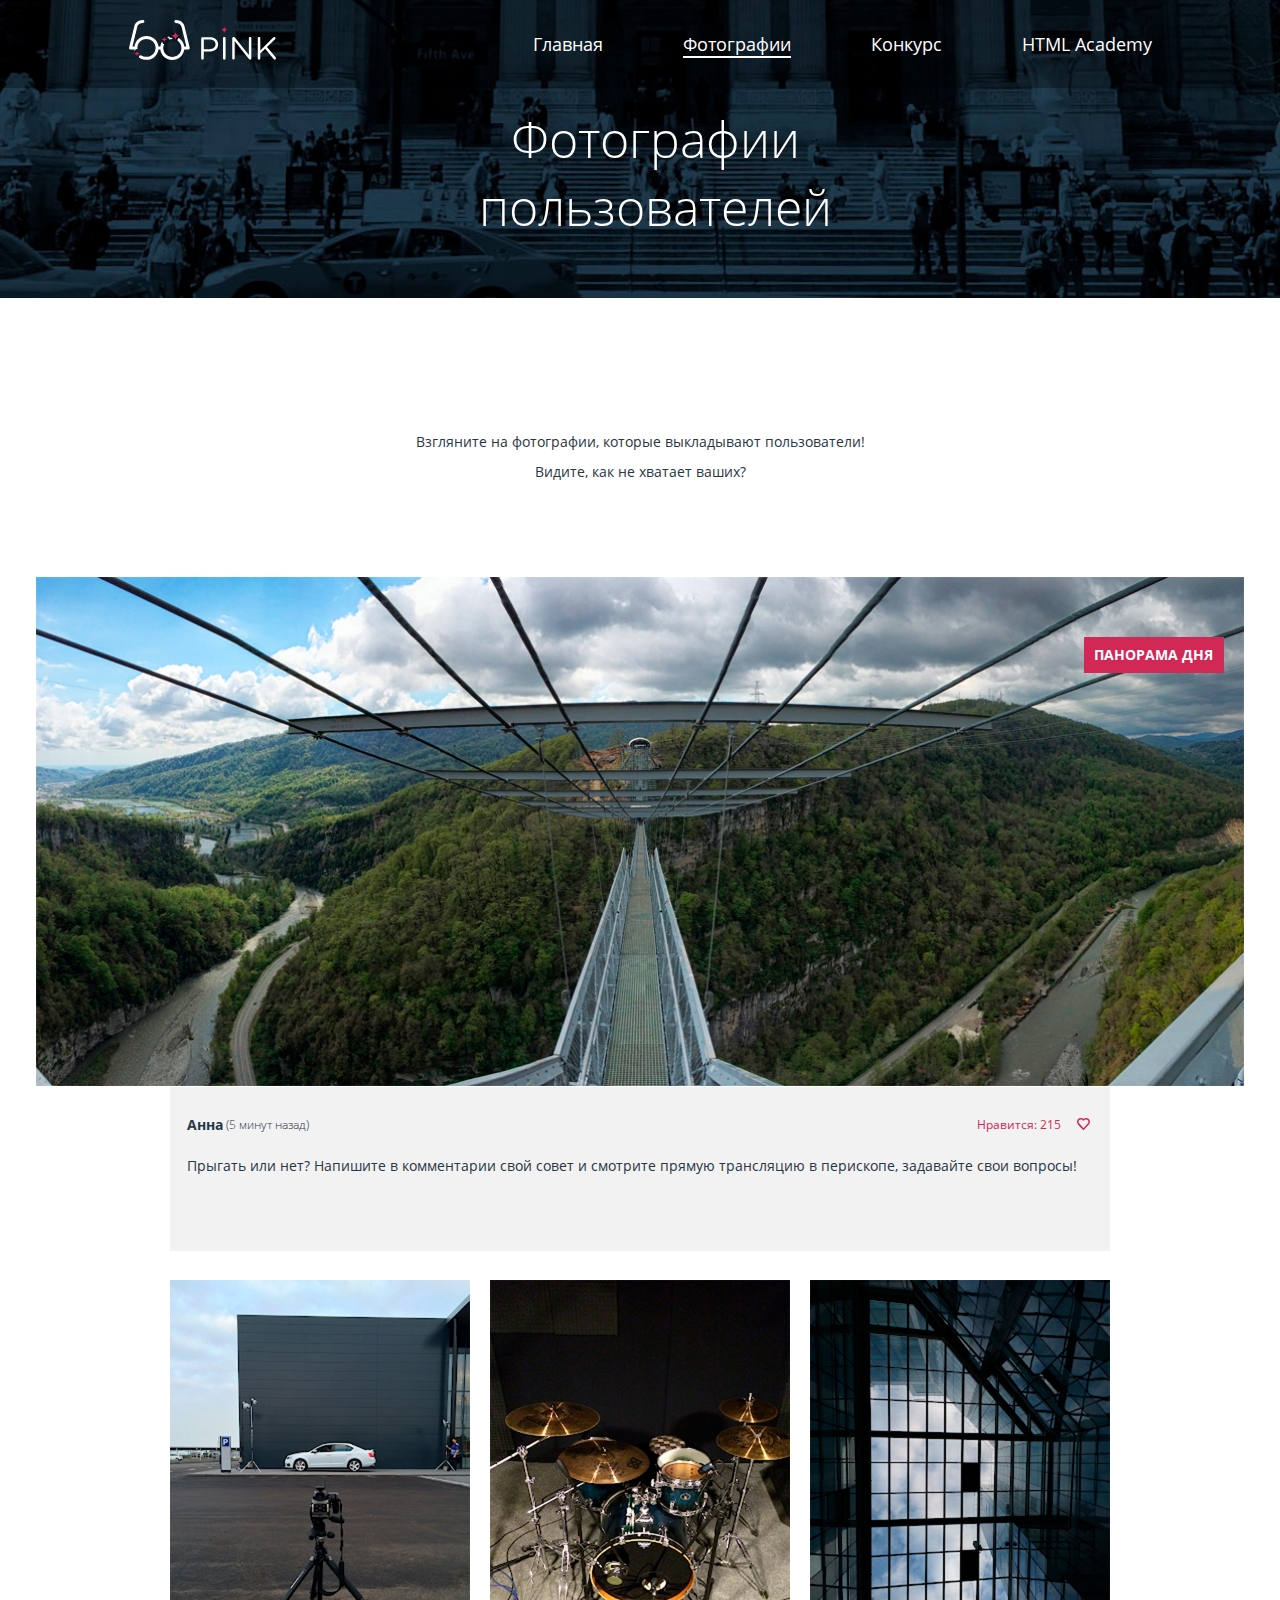
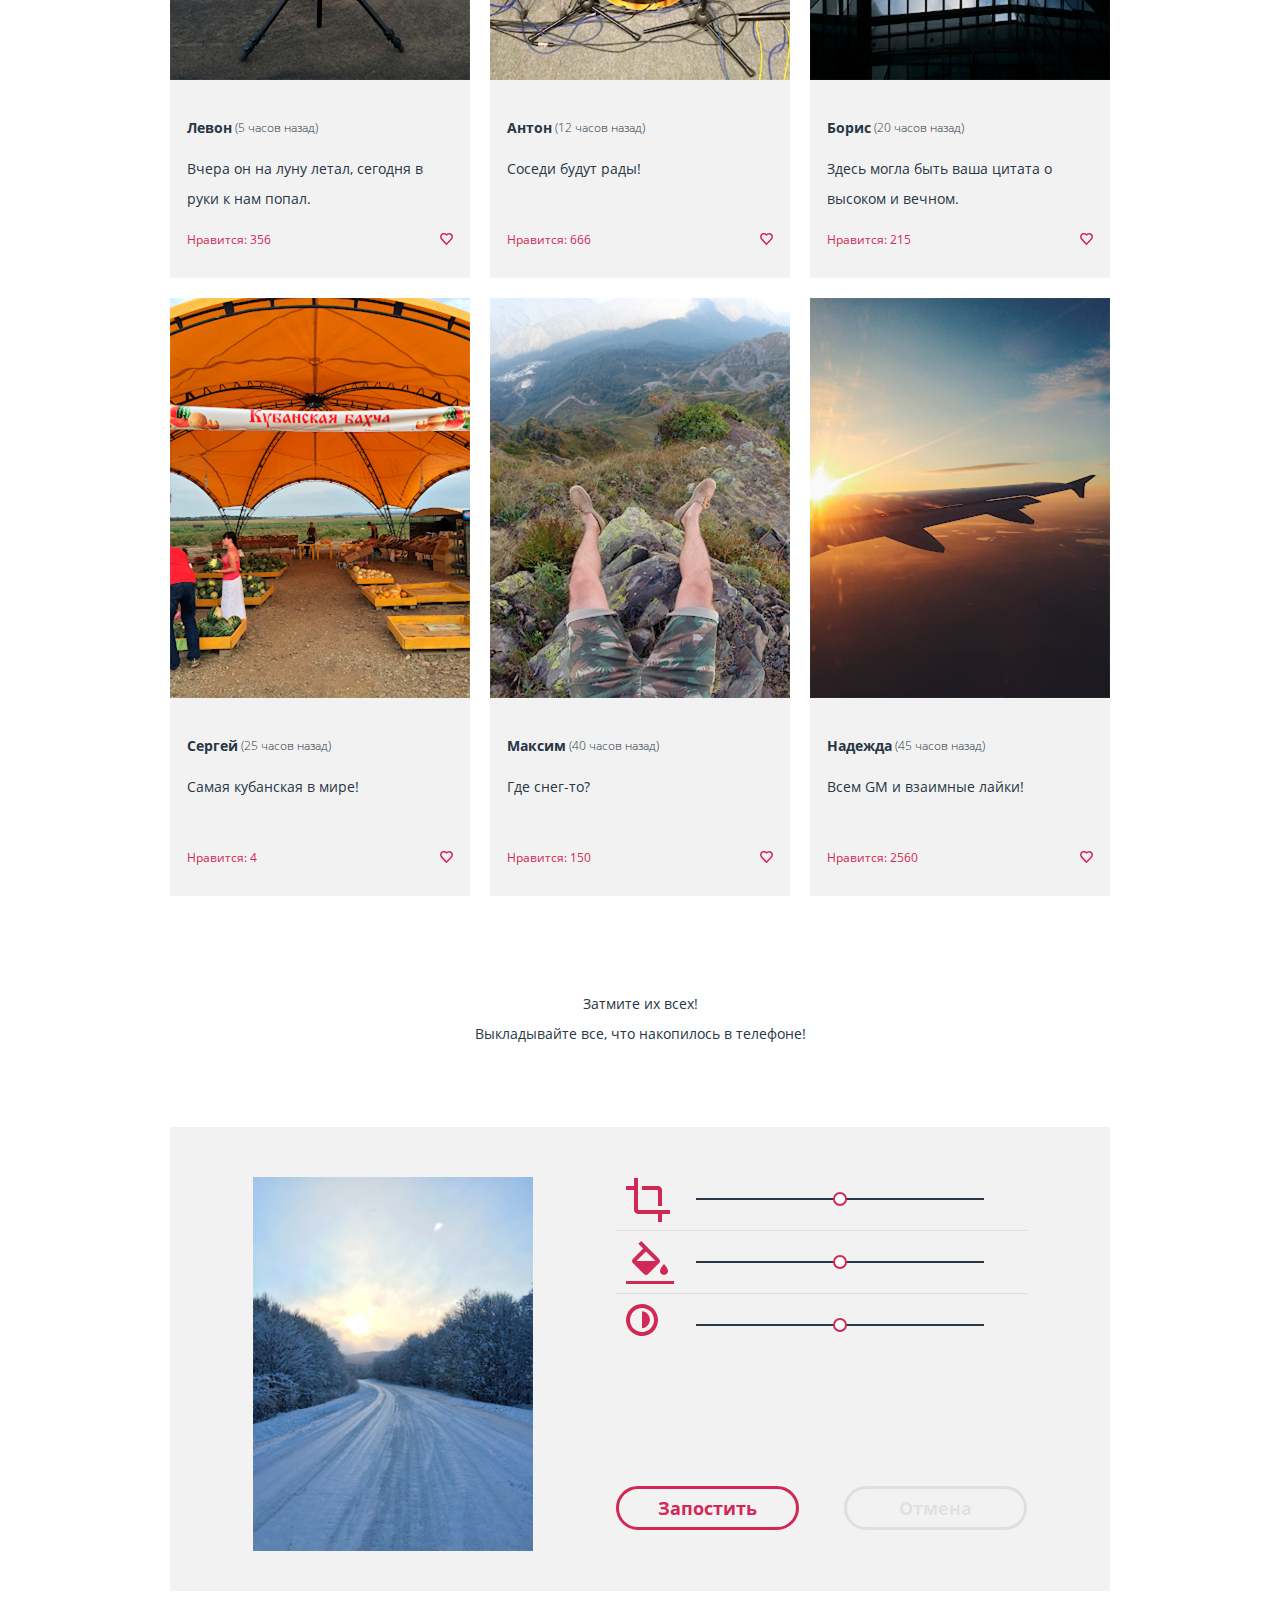
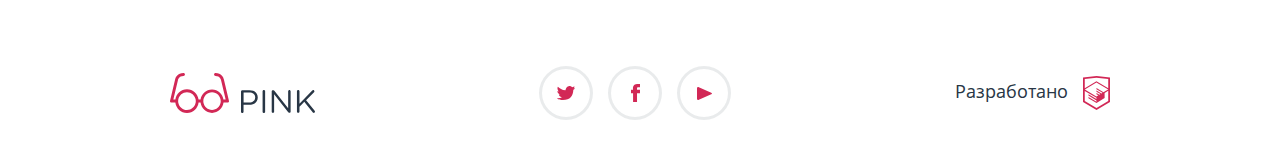
==== commit 8f397082: "Позиционирование элементов" ====
--- a/src/catalog.html
+++ b/src/catalog.html
@@ -43,8 +43,7 @@
               <path d="M10.7851 33.6407C10.0561 33.6355 9.35868 33.3471 8.84503 32.8384C8.33138 32.3298 8.04314 31.6421 8.04316 30.9253C8.04316 31.6438 7.75354 32.333 7.23772 32.8419C6.7219 33.3508 6.02194 33.6381 5.29114 33.6407C6.02194 33.6433 6.7219 33.9305 7.23772 34.4395C7.75354 34.9484 8.04316 35.6376 8.04316 36.356C8.04314 35.6393 8.33138 34.9516 8.84503 34.4429C9.35868 33.9343 10.0561 33.6459 10.7851 33.6407V33.6407Z" fill="#D22856"/>
             </svg>
           </a>
-          <button class="header_btn" aria-label="Открыть меню"></button>
-          <!-- <button class="header_btn" aria-label="Закрыть меню"></button> -->
+          <button class="header_btn header_btn--open btn-reset" aria-label="Открыть меню"></button>
         </div>
 
         <nav class="menu">
@@ -218,7 +217,7 @@
             </div>
           </div>
         </div>
-        <p class="catalog-description centered">
+        <p class="catalog-description catalog-description-bottom centered">
           Затмите их всех! <br> Выкладывайте все, что накопилось в телефоне!
         </p>
       </section>
@@ -229,40 +228,43 @@
             <div class="filter-photo__wrapper">
               <img class="filter-photo__img" src="img/catalog-img/photo-7-desktop.jpg" alt="Выбранное изоброжение" width="280" height="374">
               <form class="filter-photo__form" action="https://echo.htmlacademy.ru" method="post">
-                <div class="filter-photo__box">
-                  <button class="filter-photo__btn-img btn-reset" type="button" aria-label="Кнопка размера изображения">
-                    <svg class="filter-photo__icon filter-photo__icon--active" width="44" height="44" viewBox="0 0 44 44"  fill="#283645" fill-opacity="0.3" xmlns="http://www.w3.org/2000/svg" role="img" aria-label="Иконка размера изоброжения">
-                      <path d="M32 28H36V12C36 10.9391 35.5786 9.92172 34.8284 9.17157C34.0783 8.42143 33.0609 8 32 8H16V12H32V28ZM12 32V0H8V8H0V12H8V32C8 33.0609 8.42143 34.0783 9.17157 34.8284C9.92172 35.5786 10.9391 36 12 36H32V44H36V36H44V32H12Z"/>
-                    </svg>
-                  </button>
-                  <button class="filter-photo__btn-img btn-reset" type="button" aria-label="Кнопка цвета изображения">
-                    <svg class="filter-photo__icon" width="48" height="43" viewBox="0 0 48 43" fill="#283645" fill-opacity="0.3" xmlns="http://www.w3.org/2000/svg" role="img" aria-label="Иконка цвета изоброжения">
-                      <path d="M33.12 17.88L15.24 0L12.41 2.83L17.17 7.59L6.88 17.88C6.3182 18.4425 6.00264 19.205 6.00264 20C6.00264 20.795 6.3182 21.5575 6.88 22.12L17.88 33.12C18.4425 33.6818 19.205 33.9974 20 33.9974C20.795 33.9974 21.5575 33.6818 22.12 33.12L33.12 22.12C33.6818 21.5575 33.9974 20.795 33.9974 20C33.9974 19.205 33.6818 18.4425 33.12 17.88ZM10.41 20L20 10.42L29.59 20H10.41ZM38 23C38 23 34 27.33 34 30C34 31.0609 34.4214 32.0783 35.1716 32.8284C35.9217 33.5786 36.9391 34 38 34C39.0609 34 40.0783 33.5786 40.8284 32.8284C41.5786 32.0783 42 31.0609 42 30C42 27.33 38 23 38 23Z"/>
-                      <path d="M48 40H0V43H48V40Z"/>
-                    </svg>
-                  </button>
-                  <button class="filter-photo__btn-img btn-reset" type="button" aria-label="Кнопка контрасности изображения">
-                    <svg class="filter-photo__icon" width="32" height="32" viewBox="0 0 32 32" fill="#283645" fill-opacity="0.3" xmlns="http://www.w3.org/2000/svg" role="img" aria-label="Иконка контрасности">
-                      <path d="M16 4C18.3734 4 20.6935 4.70379 22.6669 6.02236C24.6402 7.34094 26.1783 9.21509 27.0866 11.4078C27.9948 13.6005 28.2325 16.0133 27.7694 18.3411C27.3064 20.6689 26.1635 22.8071 24.4853 24.4853C22.8071 26.1635 20.6689 27.3064 18.3411 27.7694C16.0133 28.2324 13.6005 27.9948 11.4078 27.0866C9.21509 26.1783 7.34095 24.6402 6.02237 22.6668C4.70379 20.6935 4.00001 18.3734 4.00001 16C4.00001 12.8174 5.26429 9.76515 7.51473 7.51472C9.76516 5.26428 12.8174 4 16 4ZM16 0C12.8355 0 9.74207 0.938384 7.11088 2.69649C4.4797 4.45459 2.42894 6.95345 1.21793 9.87706C0.0069325 12.8007 -0.309921 16.0177 0.307443 19.1214C0.924806 22.2251 2.44866 25.0761 4.6863 27.3137C6.92394 29.5513 9.77487 31.0752 12.8786 31.6926C15.9823 32.3099 19.1993 31.9931 22.1229 30.7821C25.0466 29.5711 27.5454 27.5203 29.3035 24.8891C31.0616 22.2579 32 19.1645 32 16C32 11.7565 30.3143 7.68687 27.3137 4.68629C24.3131 1.68571 20.2435 0 16 0Z"/>
-                      <path d="M16 24.29C18.1536 24.1422 20.1708 23.1824 21.644 21.6046C23.1172 20.0268 23.9366 17.9486 23.9366 15.79C23.9366 13.6314 23.1172 11.5532 21.644 9.97538C20.1708 8.39759 18.1536 7.43782 16 7.29"/>
+                <div class="filter-photo__form-wrapper">
+                  <div class="filter-photo__box">
+                    <button class="filter-photo__btn-img btn-reset" type="button" aria-label="Кнопка размера изображения">
+                      <svg class="filter-photo__icon filter-photo__icon--active" width="44" height="44" viewBox="0 0 44 44"  fill="#283645" fill-opacity="0.3" xmlns="http://www.w3.org/2000/svg" role="img" aria-label="Иконка размера изоброжения">
+                        <path d="M32 28H36V12C36 10.9391 35.5786 9.92172 34.8284 9.17157C34.0783 8.42143 33.0609 8 32 8H16V12H32V28ZM12 32V0H8V8H0V12H8V32C8 33.0609 8.42143 34.0783 9.17157 34.8284C9.92172 35.5786 10.9391 36 12 36H32V44H36V36H44V32H12Z"/>
                       </svg>
-                  </button>
-                </div>
-                <div class="filter-photo__range filter-photo__range--crop">
-                  <div class="filter-photo__line">
-                    <button class="filter-photo__toggle btn-reset" aria-label="Регулировка размера изоброжения"></button>
+                    </button>
+                    <button class="filter-photo__btn-img btn-reset" type="button" aria-label="Кнопка цвета изображения">
+                      <svg class="filter-photo__icon" width="48" height="43" viewBox="0 0 48 43" fill="#283645" fill-opacity="0.3" xmlns="http://www.w3.org/2000/svg" role="img" aria-label="Иконка цвета изоброжения">
+                        <path d="M33.12 17.88L15.24 0L12.41 2.83L17.17 7.59L6.88 17.88C6.3182 18.4425 6.00264 19.205 6.00264 20C6.00264 20.795 6.3182 21.5575 6.88 22.12L17.88 33.12C18.4425 33.6818 19.205 33.9974 20 33.9974C20.795 33.9974 21.5575 33.6818 22.12 33.12L33.12 22.12C33.6818 21.5575 33.9974 20.795 33.9974 20C33.9974 19.205 33.6818 18.4425 33.12 17.88ZM10.41 20L20 10.42L29.59 20H10.41ZM38 23C38 23 34 27.33 34 30C34 31.0609 34.4214 32.0783 35.1716 32.8284C35.9217 33.5786 36.9391 34 38 34C39.0609 34 40.0783 33.5786 40.8284 32.8284C41.5786 32.0783 42 31.0609 42 30C42 27.33 38 23 38 23Z"/>
+                        <path d="M48 40H0V43H48V40Z"/>
+                      </svg>
+                    </button>
+                    <button class="filter-photo__btn-img btn-reset" type="button" aria-label="Кнопка контрасности изображения">
+                      <svg class="filter-photo__icon" width="32" height="32" viewBox="0 0 32 32" fill="#283645" fill-opacity="0.3" xmlns="http://www.w3.org/2000/svg" role="img" aria-label="Иконка контрасности">
+                        <path d="M16 4C18.3734 4 20.6935 4.70379 22.6669 6.02236C24.6402 7.34094 26.1783 9.21509 27.0866 11.4078C27.9948 13.6005 28.2325 16.0133 27.7694 18.3411C27.3064 20.6689 26.1635 22.8071 24.4853 24.4853C22.8071 26.1635 20.6689 27.3064 18.3411 27.7694C16.0133 28.2324 13.6005 27.9948 11.4078 27.0866C9.21509 26.1783 7.34095 24.6402 6.02237 22.6668C4.70379 20.6935 4.00001 18.3734 4.00001 16C4.00001 12.8174 5.26429 9.76515 7.51473 7.51472C9.76516 5.26428 12.8174 4 16 4ZM16 0C12.8355 0 9.74207 0.938384 7.11088 2.69649C4.4797 4.45459 2.42894 6.95345 1.21793 9.87706C0.0069325 12.8007 -0.309921 16.0177 0.307443 19.1214C0.924806 22.2251 2.44866 25.0761 4.6863 27.3137C6.92394 29.5513 9.77487 31.0752 12.8786 31.6926C15.9823 32.3099 19.1993 31.9931 22.1229 30.7821C25.0466 29.5711 27.5454 27.5203 29.3035 24.8891C31.0616 22.2579 32 19.1645 32 16C32 11.7565 30.3143 7.68687 27.3137 4.68629C24.3131 1.68571 20.2435 0 16 0Z"/>
+                        <path d="M16 24.29C18.1536 24.1422 20.1708 23.1824 21.644 21.6046C23.1172 20.0268 23.9366 17.9486 23.9366 15.79C23.9366 13.6314 23.1172 11.5532 21.644 9.97538C20.1708 8.39759 18.1536 7.43782 16 7.29"/>
+                        </svg>
+                    </button>
                   </div>
-                </div>
-                <div class="filter-photo__range disabled-renge filter-photo__range--fill">
-                  <div class="filter-photo__line">
-                    <button class="filter-photo__toggle btn-reset" aria-label="Регулировка цвета изоброжения"></button>
+                  <div class="filter-photo__range filter-photo__range--crop">
+                    <div class="filter-photo__line">
+                      <button class="filter-photo__toggle btn-reset" aria-label="Регулировка размера изоброжения"></button>
+                    </div>
                   </div>
-                </div>
-                <div class="filter-photo__range disabled-renge filter-photo__range--contrast">
-                  <div class="filter-photo__line">
-                    <button class="filter-photo__toggle btn-reset" aria-label="Регулировка конрасности изоброжения"></button>
+                  <div class="filter-photo__range disabled-renge filter-photo__range--fill">
+                    <div class="filter-photo__line">
+                      <button class="filter-photo__toggle btn-reset" aria-label="Регулировка цвета изоброжения"></button>
+                    </div>
                   </div>
-                </div>
+                  <div class="filter-photo__range disabled-renge filter-photo__range--contrast">
+                    <div class="filter-photo__line">
+                      <button class="filter-photo__toggle btn-reset" aria-label="Регулировка конрасности изоброжения"></button>
+                    </div>
+                  </div>
+                </div>
+
                 <div class="filter-photo__wrapper-btn">
                   <button class="filter-photo__btn filter-photo__btn--submit btn-reset" type="submit">Запостить</button>
                   <button class="filter-photo__btn filter-photo__btn--reset btn-reset" type="reset">Отмена</button>
--- a/src/css/style.css
+++ b/src/css/style.css
@@ -116,33 +116,50 @@
 .link-fill {
   color: #d22856; }
 
-.header__wrapper {
-  background-color: rgba(0, 0, 0, 0.3); }
-  @media (max-width: 1199px) {
-    .header__wrapper--active {
-      background-color: #283645; } }
-@media (min-width: 1200px) {
-  .header__flex-desktop {
-    display: -webkit-box;
-    display: -ms-flexbox;
-    display: flex;
-    -webkit-box-align: center;
-        -ms-flex-align: center;
-            align-items: center;
-    -webkit-box-pack: justify;
-        -ms-flex-pack: justify;
-            justify-content: space-between; } }
-@media (max-width: 1199px) {
+.header {
+  position: relative;
+  -webkit-transform: translateY(-75px);
+          transform: translateY(-75px); }
+  @media (min-width: 660px) {
+    .header {
+      -webkit-transform: translateY(-90px);
+              transform: translateY(-90px); } }
+  .header__wrapper {
+    background-color: rgba(0, 0, 0, 0.3);
+    -webkit-transform: translateY(75px);
+            transform: translateY(75px); }
+    @media (max-width: 1199px) {
+      .header__wrapper--active {
+        background-color: #283645; } }
+    @media (min-width: 660px) {
+      .header__wrapper {
+        -webkit-transform: translateY(90px);
+                transform: translateY(90px); } }
+  @media (min-width: 1200px) {
+    .header__flex-desktop {
+      display: -webkit-box;
+      display: -ms-flexbox;
+      display: flex;
+      -webkit-box-align: center;
+          -ms-flex-align: center;
+              align-items: center;
+      -webkit-box-pack: justify;
+          -ms-flex-pack: justify;
+              justify-content: space-between; } }
   .header__flex-desktop-only {
-    display: -webkit-box;
-    display: -ms-flexbox;
-    display: flex;
-    -webkit-box-align: center;
-        -ms-flex-align: center;
-            align-items: center;
-    -webkit-box-pack: justify;
-        -ms-flex-pack: justify;
-            justify-content: space-between; } }
+    position: relative;
+    padding: 20px 0; }
+    @media (max-width: 1199px) {
+      .header__flex-desktop-only {
+        display: -webkit-box;
+        display: -ms-flexbox;
+        display: flex;
+        -webkit-box-align: center;
+            -ms-flex-align: center;
+                align-items: center;
+        -webkit-box-pack: justify;
+            -ms-flex-pack: justify;
+                justify-content: space-between; } }
 
 .logo:hover {
   fill: #d22856; }
@@ -164,6 +181,53 @@
 @media (min-width: 1200px) {
   .header_btn {
     display: none; } }
+
+.header_btn--open {
+  position: relative;
+  width: 50px;
+  height: 3px;
+  margin-bottom: 3px;
+  background-color: #fff; }
+  .header_btn--open::before, .header_btn--open::after {
+    content: "";
+    width: 50px;
+    height: 3px;
+    background-color: #fff;
+    position: absolute; }
+  .header_btn--open::before {
+    top: 0;
+    left: 0;
+    margin-top: 10px; }
+  .header_btn--open::after {
+    bottom: 0;
+    left: 0;
+    margin-bottom: 10px; }
+  .header_btn--open:hover, .header_btn--open:hover::before, .header_btn--open:hover::after {
+    background-color: #d22856; }
+  .header_btn--open:active, .header_btn--open:active::before, .header_btn--open:active::after {
+    background-color: rgba(210, 40, 86, 0.3); }
+
+.header_btn--close {
+  position: relative;
+  width: 24px;
+  height: 2px;
+  -webkit-transform: rotate(45deg);
+          transform: rotate(45deg);
+  background-color: #fff; }
+  .header_btn--close::before {
+    content: "";
+    position: absolute;
+    top: 0;
+    left: 0;
+    width: 24px;
+    height: 2px;
+    background-color: #fff;
+    -webkit-transform: rotate(90deg);
+            transform: rotate(90deg); }
+  .header_btn--close:hover, .header_btn--close:hover::before {
+    background-color: #d22856; }
+  .header_btn--close:active, .header_btn--close:active::before {
+    background-color: rgba(210, 40, 86, 0.3); }
 
 .header__content-main {
   background-position: center;
@@ -206,18 +270,55 @@
       background-image: url(../img/header-img/secondary-bg-desktop.jpg);
       min-height: 300px; } }
 
+@media (min-width: 660px) {
+  .header__wrapper-slogan {
+    display: -webkit-box;
+    display: -ms-flexbox;
+    display: flex;
+    -webkit-box-pack: start;
+        -ms-flex-pack: start;
+            justify-content: flex-start;
+    padding-top: 100px;
+    padding-left: 70px; } }
+
 .header__slogan {
-  color: #fff; }
+  color: #fff;
+  padding-top: 100px; }
   @media (min-width: 660px) {
     .header__slogan {
       width: 230px;
       line-height: 48px; } }
-  @media (min-width: 660px) {
-    .header__slogan--desktop {
-      width: 400px; } }
-  @media (min-width: 1200px) {
-    .header__slogan--desktop {
-      width: 750px; } }
+  @media (min-width: 1200px) {
+    .header__slogan {
+      line-height: 68px;
+      margin-left: 30px; } }
+  .header__slogan--desktop {
+    padding-bottom: 50px; }
+    @media (min-width: 660px) {
+      .header__slogan--desktop {
+        width: 400px;
+        line-height: 68px; } }
+    @media (min-width: 1200px) {
+      .header__slogan--desktop {
+        width: 750px; } }
+
+.main {
+  -webkit-transform: translateY(-75px);
+          transform: translateY(-75px); }
+  @media (min-width: 660px) {
+    .main__page {
+      -webkit-transform: translateY(-385px);
+              transform: translateY(-385px); } }
+
+@media (min-width: 660px) {
+  .advantage {
+    margin-bottom: 100px; } }
+
+.slaogan-wrapper {
+  margin-bottom: 50px; }
+
+.advantage__slaogan {
+  padding-top: 20px; }
 
 .advantage__wrapper {
   background-color: #f2f2f2; }
@@ -262,7 +363,8 @@
   background-size: cover;
   background-repeat: no-repeat;
   background-size: 265px 300px;
-  background-position: top; }
+  background-position: top;
+  padding-top: 40px; }
   @media (min-width: 660px) {
     .advantage__item {
       width: 310px; } }
@@ -285,9 +387,13 @@
 @media (max-width: 659px) {
   .advantage__wrapper-research {
     display: none; } }
-@media (min-width: 1200px) {
+@media (min-width: 660px) {
   .advantage__wrapper-research {
-    background-color: #f2f2f2; } }
+    padding-top: 50px; } }
+@media (min-width: 1200px) {
+  .advantage__wrapper-research {
+    background-color: #f2f2f2;
+    padding-bottom: 50px; } }
 
 @media (min-width: 660px) {
   .advantage__wrapper-content {
@@ -295,17 +401,26 @@
     background-repeat: no-repeat;
     background-position: left;
     background-size: 238px 276px;
-    background-image: url(../img/advantage-img/timer.svg); } }
+    background-image: url(../img/advantage-img/timer.svg);
+    display: -webkit-box;
+    display: -ms-flexbox;
+    display: flex;
+    -webkit-box-pack: end;
+        -ms-flex-pack: end;
+            justify-content: flex-end;
+    -webkit-box-align: center;
+        -ms-flex-align: center;
+            align-items: center; } }
 
 @media (min-width: 660px) {
   .advantage__content {
-    width: 310px;
-    float: right; } }
+    width: 310px; } }
 @media (min-width: 1200px) {
   .advantage__content {
     width: 534px; } }
 
 .advantage__lead {
+  margin-top: 0;
   font-size: 18px;
   line-height: 24px;
   font-weight: 700;
@@ -348,14 +463,15 @@
   text-decoration: underline; }
 
 .reviews {
-  margin-bottom: 15px; }
+  padding: 50px 0; }
 
 @media (min-width: 1200px) {
   .reviews__slider {
     background-repeat: no-repeat;
     background-position: top;
     background-size: 80px 63px;
-    background-image: url(../img/reviews-img/quotes.svg); } }
+    background-image: url(../img/reviews-img/quotes.svg);
+    padding-top: 100px; } }
 
 @media (max-width: 1199px) {
   .reviews__btn {
@@ -434,7 +550,9 @@
     display: none; } }
 
 .price {
-  background-color: #f2f2f2; }
+  background-color: #f2f2f2;
+  padding-top: 100px;
+  padding-bottom: 50px; }
 
 .price__table {
   border-collapse: collapse;
@@ -490,6 +608,19 @@
   .toggle-slader__btn--price {
     display: none; } }
 
+.contacts {
+  padding-top: 50px;
+  margin-bottom: 70px; }
+
+.contacts__sloagan {
+  margin-bottom: 45px; }
+  @media (min-width: 660px) {
+    .contacts__sloagan {
+      line-height: 54px; } }
+  @media (min-width: 1200px) {
+    .contacts__sloagan {
+      line-height: 68px; } }
+
 @media (min-width: 660px) {
   .contacts__wrapper-flex {
     display: -webkit-box;
@@ -503,11 +634,13 @@
     -ms-flex-wrap: wrap;
         flex-wrap: wrap; } }
 
-@media (min-width: 1200px) {
-  .contacts__wrapper-content:nth-child(2) {
-    -webkit-box-ordinal-group: 2;
-        -ms-flex-order: 1;
-            order: 1; } }
+.contacts__wrapper-content {
+  margin-bottom: 30px; }
+  @media (min-width: 1200px) {
+    .contacts__wrapper-content:nth-child(2) {
+      -webkit-box-ordinal-group: 2;
+          -ms-flex-order: 1;
+              order: 1; } }
 
 .contacts__lead {
   font-size: 18px;
@@ -522,6 +655,12 @@
     text-decoration: underline; }
   .contacts__link:active {
     opacity: 0.3; }
+
+@media (min-width: 660px) {
+  .footer__page {
+    padding-top: 40px;
+    -webkit-transform: translateY(-385px);
+            transform: translateY(-385px); } }
 
 @media (min-width: 660px) {
   .footer__wrapper {
@@ -535,6 +674,10 @@
         -ms-flex-pack: justify;
             justify-content: space-between; } }
 
+.footer__link {
+  display: inline-block;
+  margin-bottom: 40px; }
+
 .footer__logo:hover {
   fill: #d22856; }
 .footer__logo:active {
@@ -543,6 +686,7 @@
 
 .social,
 .copyright {
+  margin-bottom: 40px;
   display: -webkit-box;
   display: -ms-flexbox;
   display: flex;
@@ -581,26 +725,77 @@
 
 @media (min-width: 660px) {
   .form {
+    display: grid;
+    margin-bottom: 50px; } }
+@media (min-width: 1200px) {
+  .form {
+    grid-template-columns: 600px 340px; } }
+@media (min-width: 1201px) {
+  .form {
+    -webkit-box-pack: center;
+        -ms-flex-pack: center;
+            justify-content: center; } }
+
+@media (min-width: 1200px) {
+  .form__contact {
+    grid-row: 2; } }
+@media (min-width: 1201px) {
+  .form__contact {
+    padding: 0; } }
+
+@media (min-width: 1200px) {
+  .form-checkbox {
+    grid-row: 3;
+    margin: auto;
+    padding: 0 130px; } }
+@media (min-width: 1201px) {
+  .form-checkbox {
+    padding: 0; } }
+
+@media (min-width: 1200px) {
+  .form-coment {
+    grid-row: 4; } }
+@media (min-width: 1201px) {
+  .form-coment {
+    padding: 0; } }
+
+.form__text {
+  padding-top: 55px;
+  margin-bottom: 55px; }
+  @media (max-width: 659px) {
+    .form__text--tablet {
+      display: none; } }
+  @media (min-width: 660px) {
+    .form__text {
+      max-width: 400px;
+      padding-top: 100px;
+      margin-bottom: 82px; } }
+  @media (min-width: 1200px) {
+    .form__text {
+      max-width: 770px; } }
+
+.form__user {
+  margin-bottom: 60px; }
+  @media (min-width: 660px) {
+    .form__user {
+      -webkit-box-ordinal-group: -2;
+          -ms-flex-order: -3;
+              order: -3; } }
+  @media (min-width: 1201px) {
+    .form__user {
+      padding: 0;
+      -webkit-transform: translateX(-90px);
+              transform: translateX(-90px); } }
+
+@media (min-width: 660px) {
+  .form__user-item:not(:last-child) {
+    margin-bottom: 50px; } }
+@media (min-width: 1200px) {
+  .form__user-item {
     display: -webkit-box;
     display: -ms-flexbox;
     display: flex;
-    -webkit-box-orient: vertical;
-    -webkit-box-direction: normal;
-        -ms-flex-direction: column;
-            flex-direction: column; } }
-
-@media (min-width: 660px) {
-  .form__text {
-    max-width: 400px; } }
-@media (min-width: 1200px) {
-  .form__text {
-    max-width: 770px; } }
-
-@media (min-width: 660px) {
-  .form__user {
-    -webkit-box-ordinal-group: -2;
-        -ms-flex-order: -3;
-            order: -3; } }
+    margin-bottom: 30px; } }
 
 @media (min-width: 660px) {
   .form__fieldset-radio {
@@ -610,7 +805,11 @@
 
 @media (min-width: 1200px) {
   .form__fieldset--radio {
-    max-width: 430px; } }
+    max-width: 430px;
+    margin-left: 50px; } }
+@media (min-width: 1201px) {
+  .form__fieldset--radio {
+    margin-left: -80px; } }
 
 @media (min-width: 660px) {
   .form__contact {
@@ -633,20 +832,23 @@
       -ms-flex-direction: column;
           flex-direction: column;
   border: none;
-  padding: 0;
-  margin-bottom: 40px; }
-  .form__fieldset:last-child {
-    margin-bottom: 50px; }
+  padding: 0; }
   @media (min-width: 660px) {
     .form__fieldset {
       border: 2px solid #e5e5e5;
-      width: 620px; } }
+      width: 620px;
+      margin-bottom: 70px; } }
   @media (min-width: 1200px) {
     .form__fieldset {
       width: 940px; } }
 
 .legend {
-  line-height: 18px; }
+  line-height: 18px;
+  padding-top: 40px;
+  text-transform: uppercase; }
+  @media (min-width: 660px) {
+    .legend {
+      padding: 0 30px; } }
 
 @media (max-width: 659px) {
   .form__user-item,
@@ -659,24 +861,21 @@
         -ms-flex-direction: column;
             flex-direction: column; } }
 
-@media (min-width: 660px) {
-  .form__input--name {
-    width: 500px; } }
-@media (min-width: 1200px) {
-  .form__input--name {
-    width: 350px; } }
-
 .form__name-label {
   color: #d22856;
   -ms-flex-item-align: start;
       align-self: flex-start; }
+  @media (min-width: 1200px) {
+    .form__name-label {
+      margin-right: 20px; } }
 
 .label {
+  margin-top: 20px;
   margin-left: 20px;
   margin-bottom: 10px; }
 
 .form__description {
-  max-width: 250px;
+  max-width: 230px;
   position: relative;
   display: block;
   cursor: pointer;
@@ -687,7 +886,7 @@
   left: 50px;
   margin: 40px 0;
   padding-top: 5px;
-  padding-left: 5px; }
+  padding-left: 15px; }
 
 .form__input {
   font-size: 18px;
@@ -699,9 +898,19 @@
     .form__input {
       min-height: 37px; } }
 
+@media (min-width: 660px) {
+  .form__input--name {
+    width: 500px; } }
+@media (min-width: 1200px) {
+  .form__input--name {
+    width: 300px; } }
+
 .form__list {
   text-align: start; }
 
+@media (min-width: 660px) {
+  .form__list--check {
+    margin-left: 80px; } }
 @media (min-width: 1200px) {
   .form__list--check {
     display: -webkit-box;
@@ -712,7 +921,17 @@
     -webkit-box-pack: center;
         -ms-flex-pack: center;
             justify-content: center;
-    gap: 100px; } }
+    -webkit-column-gap: 100px;
+            column-gap: 100px;
+    margin-left: 0;
+    margin: 50px 0; } }
+
+@media (min-width: 660px) {
+  .form__list--radio {
+    margin-left: 80px; } }
+
+.form__fieldset-contact {
+  margin-bottom: 40px; }
 
 @media (min-width: 660px) {
   .form__contact-list {
@@ -725,7 +944,8 @@
             flex-direction: column;
     -webkit-box-align: center;
         -ms-flex-align: center;
-            align-items: center; } }
+            align-items: center;
+    margin: 40px 0; } }
 @media (min-width: 1200px) {
   .form__contact-list {
     -webkit-box-orient: horizontal;
@@ -783,30 +1003,35 @@
   .form__contact--email::after {
     background-image: url(../img/form-img/mail-icon.svg); } }
 
-@media (min-width: 660px) {
-  .form__fieldset--coment {
-    display: -webkit-box;
-    display: -ms-flexbox;
-    display: flex;
-    -webkit-box-align: center;
-        -ms-flex-align: center;
-            align-items: center;
-    -webkit-box-pack: center;
-        -ms-flex-pack: center;
-            justify-content: center;
-    padding-bottom: 10px; } }
+.form__fieldset--coment {
+  margin-bottom: 50px; }
+  @media (min-width: 660px) {
+    .form__fieldset--coment {
+      display: -webkit-box;
+      display: -ms-flexbox;
+      display: flex;
+      -webkit-box-align: center;
+          -ms-flex-align: center;
+              align-items: center;
+      -webkit-box-pack: center;
+          -ms-flex-pack: center;
+              justify-content: center;
+      padding-bottom: 10px; } }
 
 .coment {
   width: 250px;
   min-height: 197px;
   border: 2px solid #e5e5e5;
-  padding: 10px; }
+  padding: 10px;
+  margin-top: 20px; }
   @media (min-width: 660px) {
     .coment {
-      width: 500px; } }
+      width: 500px;
+      margin: 50px 0; } }
   @media (min-width: 1200px) {
     .coment {
-      width: 815px; } }
+      width: 815px;
+      min-height: 124px; } }
 
 .wrapper-btn {
   display: -webkit-box;
@@ -837,7 +1062,11 @@
               flex-direction: row; } }
   @media (min-width: 1200px) {
     .wrapper-btn {
-      width: 1200px; } }
+      width: 1200px;
+      grid-row: 5; } }
+  @media (min-width: 1201px) {
+    .wrapper-btn {
+      padding: 0; } }
 
 .form-btn {
   font-size: 18px;
@@ -887,13 +1116,24 @@
           flex-direction: column; }
 
 .catalog-description {
-  width: 250px; }
+  width: 250px;
+  padding-top: 50px;
+  margin-bottom: 60px; }
   @media (min-width: 660px) {
     .catalog-description {
-      width: 400px; } }
+      width: 400px;
+      padding-top: 100px;
+      margin-bottom: 80px; } }
   @media (min-width: 1200px) {
     .catalog-description {
-      width: 450px; } }
+      width: 450px;
+      margin-bottom: 90px; } }
+
+@media (min-width: 660px) {
+  .catalog-description-bottom {
+    padding-top: 73px;
+    margin: 0;
+    margin-bottom: 78px; } }
 
 .user-photos__wrapper {
   display: -webkit-box;
@@ -985,10 +1225,13 @@
   -webkit-column-gap: 3px;
           column-gap: 3px; }
 
-.user-photos__description--tablet {
-  -webkit-box-ordinal-group: 2;
-      -ms-flex-order: 1;
-          order: 1; }
+@media (min-width: 660px) {
+  .user-photos__description {
+    min-height: 60px; }
+    .user-photos__description--tablet {
+      -webkit-box-ordinal-group: 2;
+          -ms-flex-order: 1;
+              order: 1; } }
 
 @media (min-width: 660px) {
   .wrapper__content-like {
@@ -1085,8 +1328,12 @@
   @media (min-width: 660px) {
     .download {
       background-color: transparent;
-      position: absolute;
-      top: 300px; } }
+      -webkit-transform: translateY(-350px) translateX(-140px);
+              transform: translateY(-350px) translateX(-140px); } }
+  @media (min-width: 1200px) {
+    .download {
+      -webkit-transform: translateY(-350px) translateX(-350px);
+              transform: translateY(-350px) translateX(-350px); } }
 
 .download__btn {
   display: inline-block;
@@ -1267,6 +1514,9 @@
   background-color: #f2f2f2;
   padding-top: 20px;
   padding-bottom: 40px; }
+  @media (min-width: 660px) {
+    .filter-photo {
+      padding-top: 50px; } }
   @media (min-width: 1200px) {
     .filter-photo {
       max-width: 940px;
@@ -1293,6 +1543,20 @@
         -ms-flex-pack: space-evenly;
             justify-content: space-evenly; } }
 
+@media (min-width: 660px) {
+  .filter-photo__form {
+    display: -webkit-box;
+    display: -ms-flexbox;
+    display: flex;
+    -webkit-box-orient: vertical;
+    -webkit-box-direction: normal;
+        -ms-flex-direction: column;
+            flex-direction: column;
+    row-gap: 60px; } }
+@media (min-width: 1200px) {
+  .filter-photo__form {
+    row-gap: 130px; } }
+
 .filter-photo__img {
   width: 280px;
   height: 374px; }
@@ -1302,27 +1566,29 @@
   border-bottom: 1px solid rgba(40, 54, 69, 0.1);
   margin-bottom: 70px; }
   @media (min-width: 660px) {
-    .filter-photo__range::before {
-      content: "";
-      position: absolute;
-      top: -10px;
-      left: 10px;
-      background-repeat: no-repeat; }
-    .filter-photo__range--crop::before {
-      width: 22px;
-      height: 22px;
-      background-size: 22px 22px;
-      background-image: url(../img/catalog-img/crop.svg); }
-    .filter-photo__range--fill::before {
-      width: 24px;
-      height: 22px;
-      background-size: 24px 22px;
-      background-image: url(../img/catalog-img/fill.svg); }
-    .filter-photo__range--contrast::before {
-      width: 16px;
-      height: 16px;
-      background-size: 16px 16px;
-      background-image: url(../img/catalog-img/contrast.svg); } }
+    .filter-photo__range {
+      margin-bottom: 30px; }
+      .filter-photo__range::before {
+        content: "";
+        position: absolute;
+        top: -10px;
+        left: 10px;
+        background-repeat: no-repeat; }
+      .filter-photo__range--crop::before {
+        width: 22px;
+        height: 22px;
+        background-size: 22px 22px;
+        background-image: url(../img/catalog-img/crop.svg); }
+      .filter-photo__range--fill::before {
+        width: 24px;
+        height: 22px;
+        background-size: 24px 22px;
+        background-image: url(../img/catalog-img/fill.svg); }
+      .filter-photo__range--contrast::before {
+        width: 16px;
+        height: 16px;
+        background-size: 16px 16px;
+        background-image: url(../img/catalog-img/contrast.svg); } }
   @media (min-width: 1200px) {
     .filter-photo__range:nth-child(4) {
       border-bottom: none; }
@@ -1450,6 +1716,9 @@
   -ms-flex-pack: distribute;
       justify-content: space-around;
   margin: 40px 0; }
+  @media (min-width: 660px) {
+    .filter-photo__box {
+      margin: 0; } }
 
 .filter-photo__icon--active {
   fill: #d22856;
